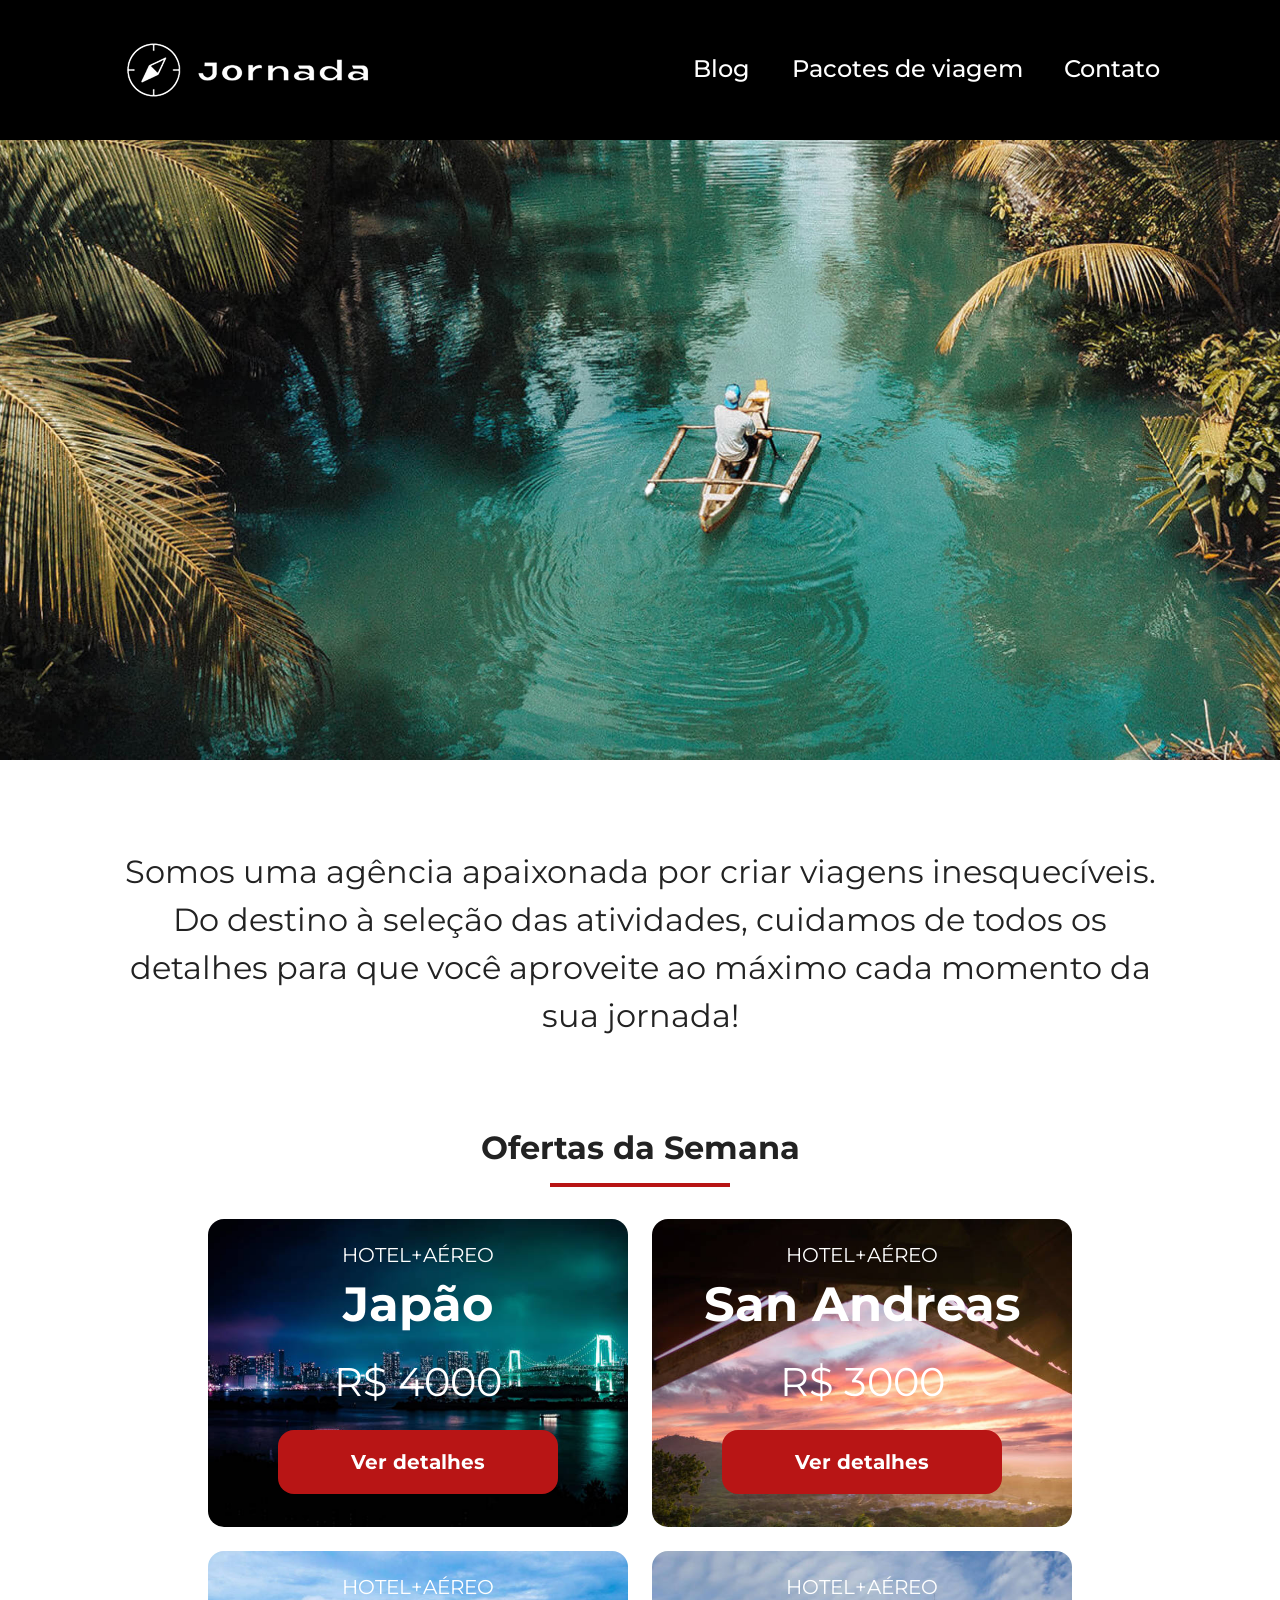
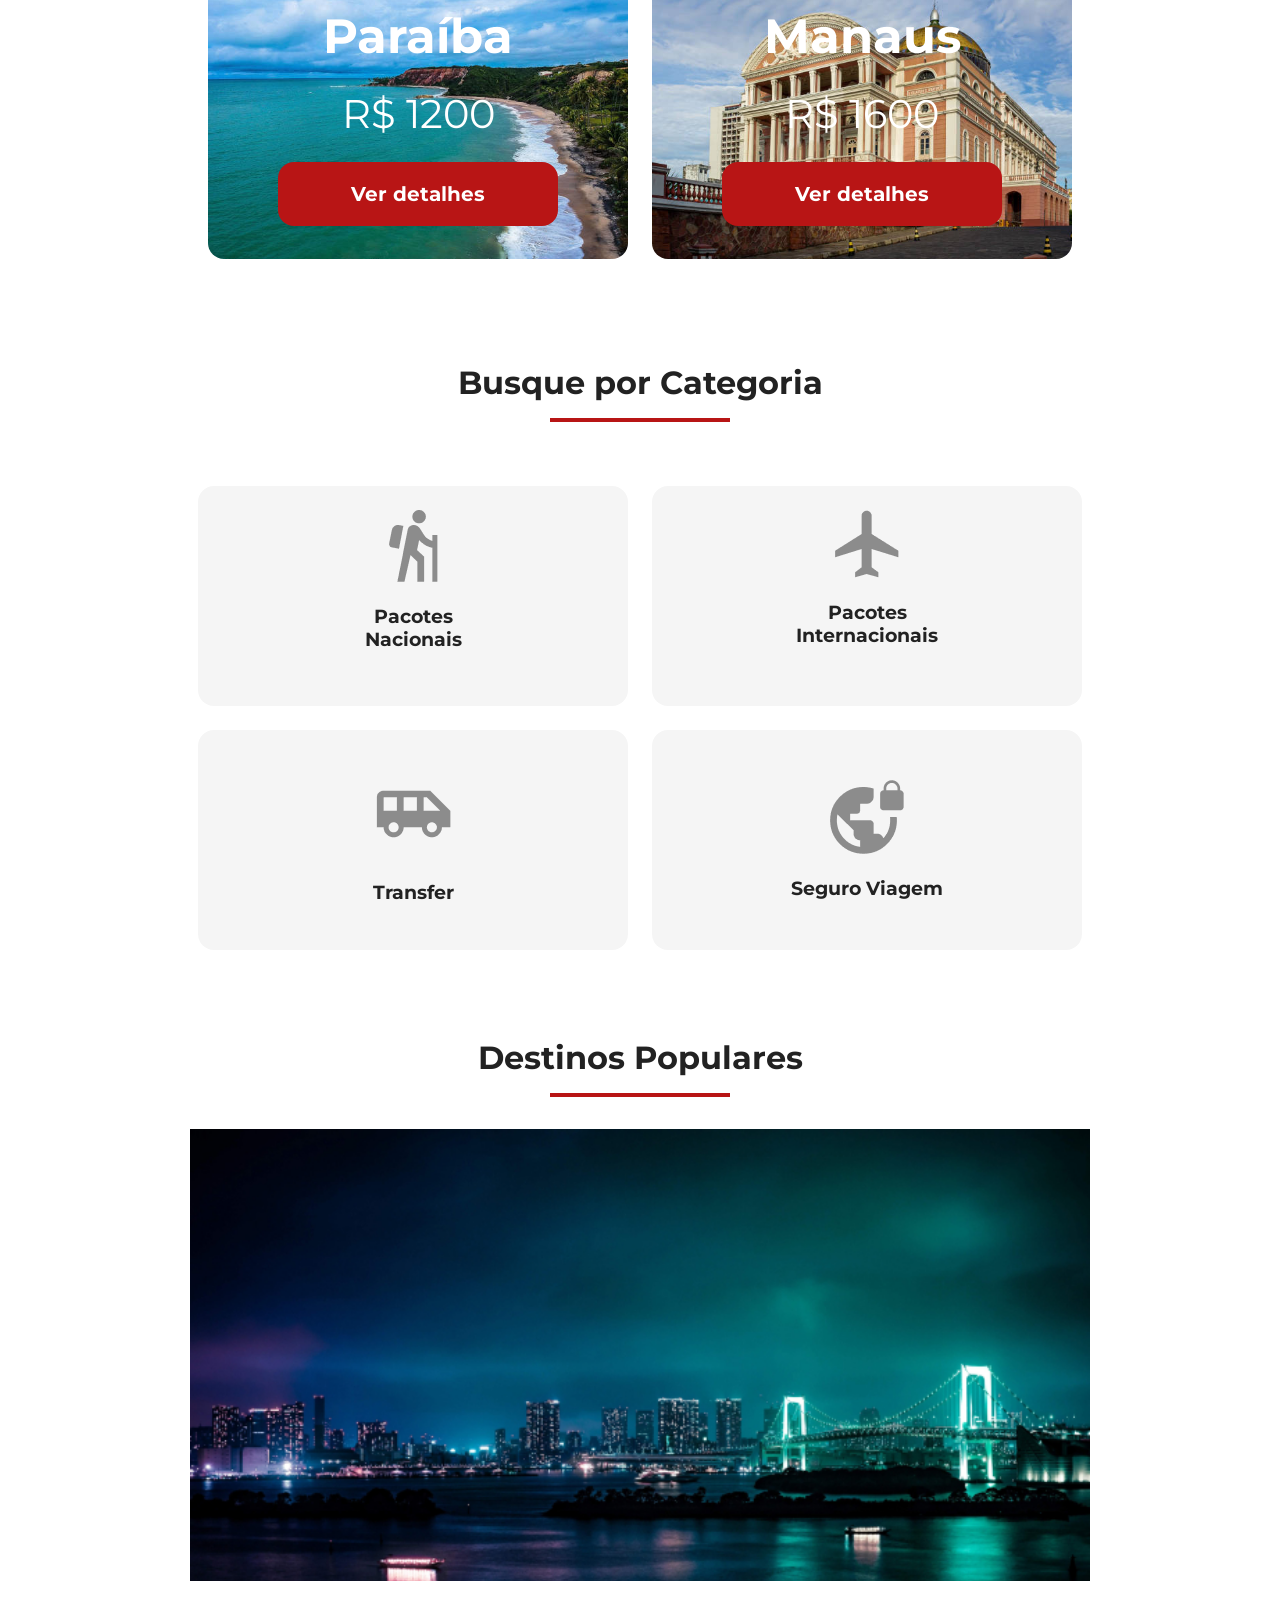
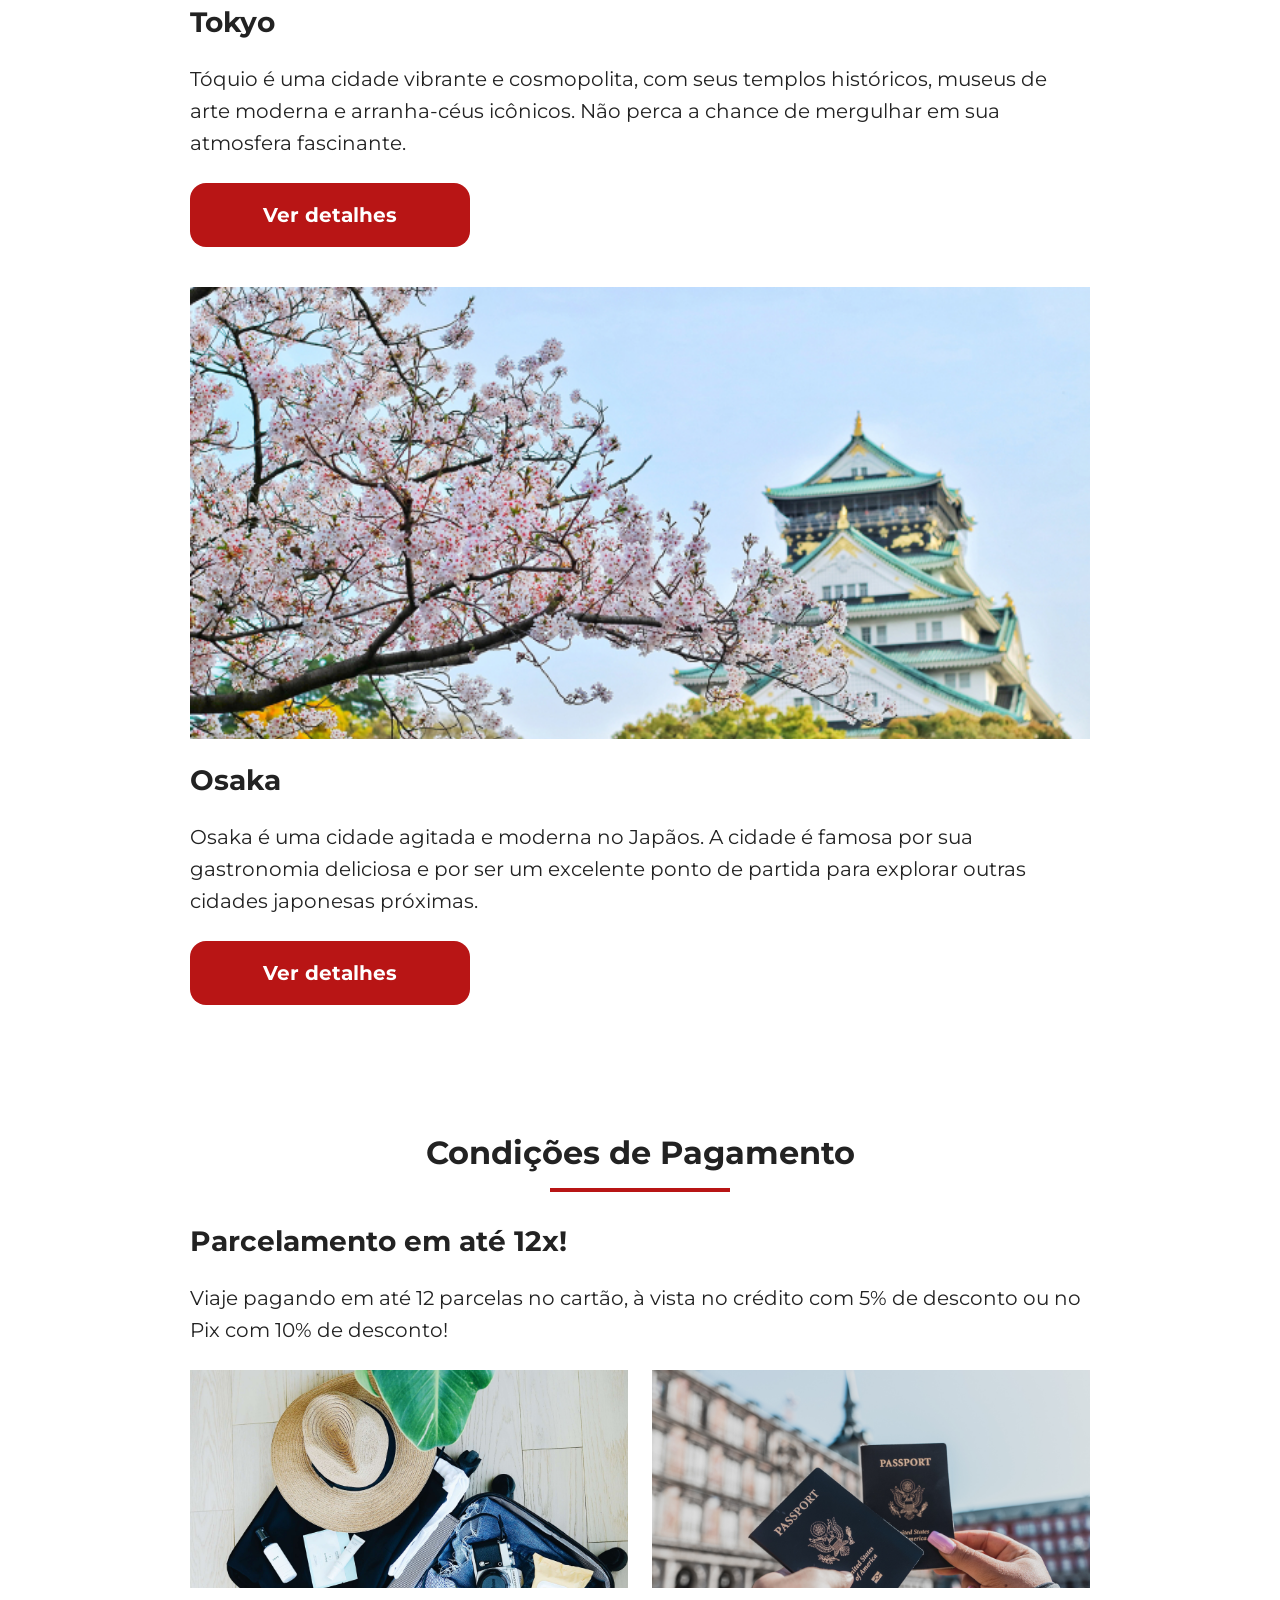
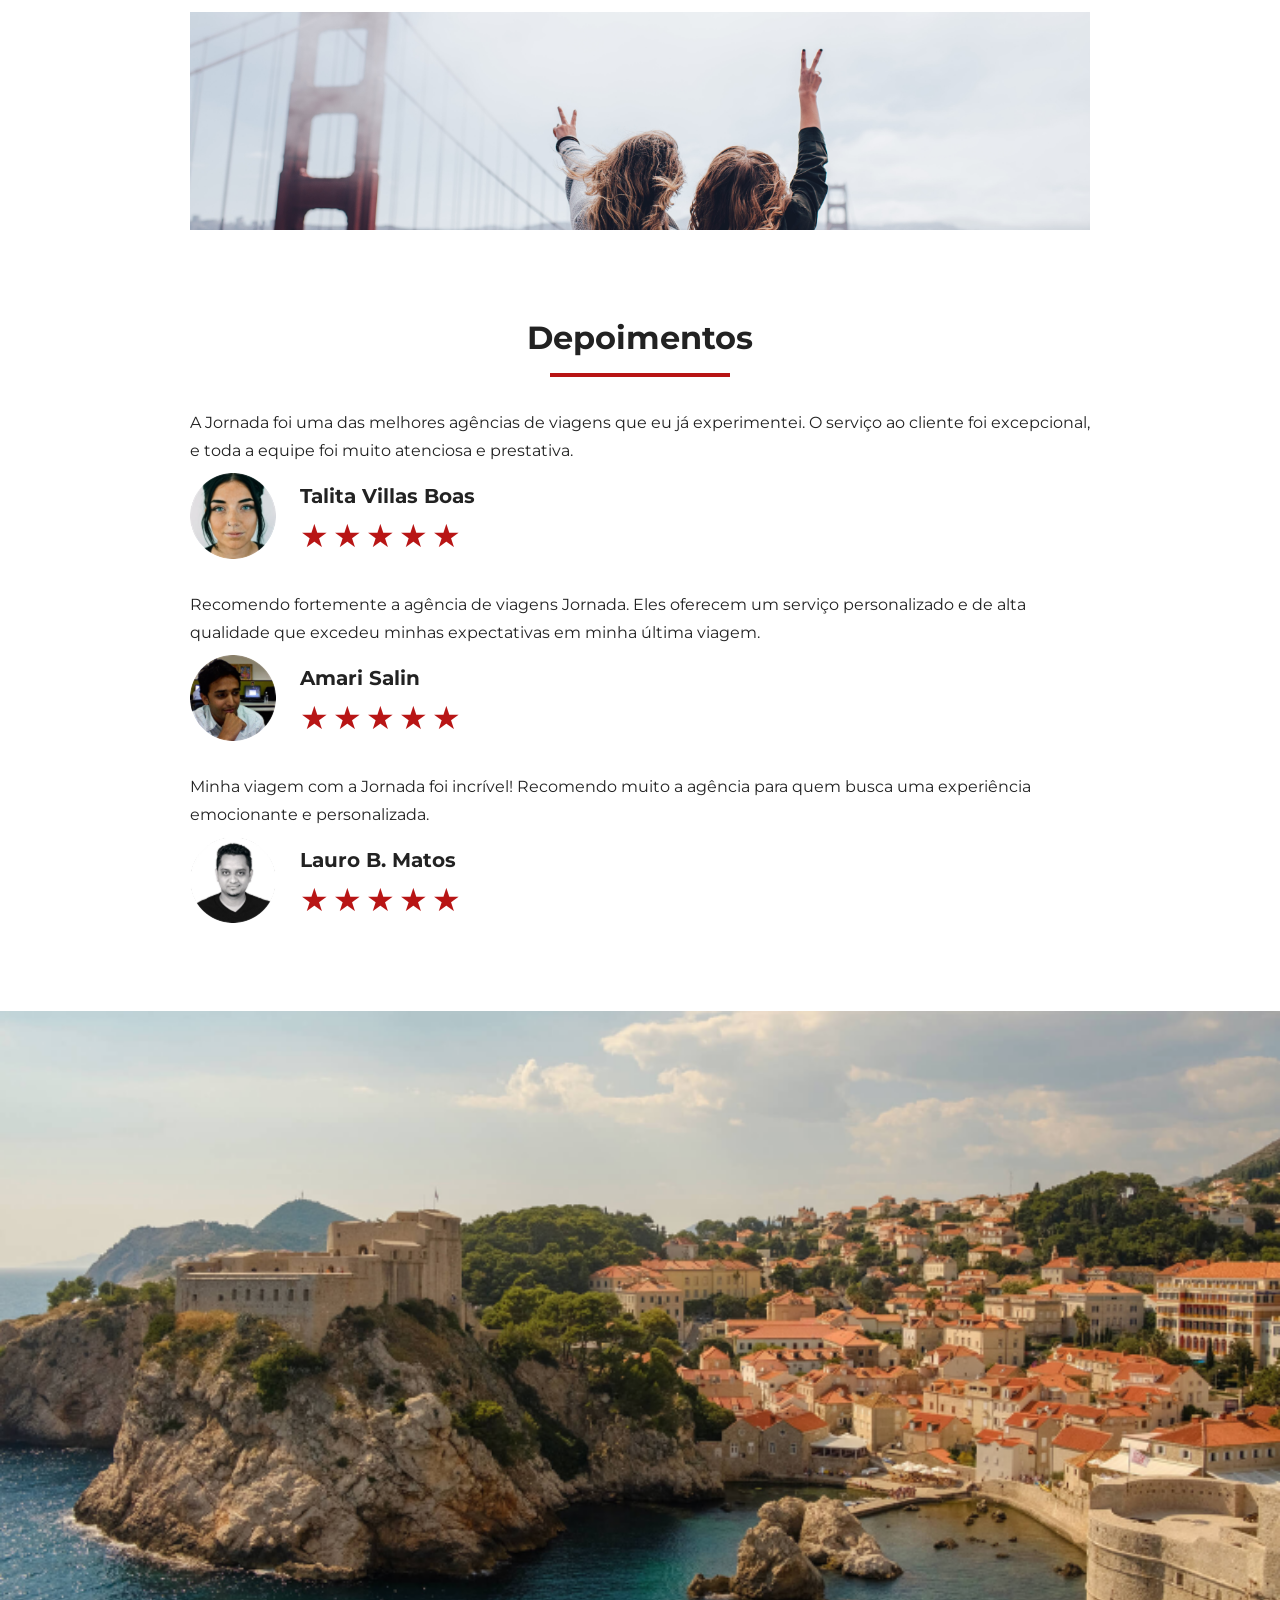
==== index.html @ 29dc9a45 "Merge pull request #11 from Leoribeiro61/feat/testimonials Feat/testimonials" ====
<!doctype html>
<html lang="pt-br">
  <head>
    <meta charset="UTF-8" />
    <meta name="viewport" content="width=device-width, initial-scale=1.0" />
    <link rel="stylesheet" href="css/style.css" />
    <title>Jornada Viagens</title>
  </head>
  <body>
    <header class="main-header">
      <a class="logo" href="index.html" title="voltar para a página inicial">
        <img
          class="img-mobile"
          src="img/bussola-jornada-branca.png"
          alt="bussola do logo Jornada Viagens na cor branca"
        />
        <img
          class="img-desktop"
          src="img/bussola-texto-jornada-branco.png"
          alt="logo Jornada Viagens na cor branca"
        />
      </a>
      <div class="navigation-menu">
        <label for="menu">
          <img src="img/menu.png" alt="menu" />
        </label>
        <input type="checkbox" name="" id="menu" hidden />
        <nav>
          <ul class="list-links">
            <li>
              <a href="blog.html" target="_blank" title="Acessar Blog">Blog</a>
            </li>
            <li>
              <a
                href="pacotes.html"
                target="_blank"
                title="Acessar Pacotes de viagem"
                >Pacotes de viagem</a
              >
            </li>
            <li>
              <a href="contato.html" target="_blank" title="Acessar Contato"
                >Contato</a
              >
            </li>
          </ul>
        </nav>
      </div>
    </header>
    <section class="hero">
      <div class="hero-img"></div>
      <h2>
        Somos uma agência apaixonada por criar viagens inesquecíveis. Do destino
        à seleção das atividades, cuidamos de todos os detalhes para que você
        aproveite ao máximo cada momento da sua jornada!
      </h2>
    </section>
    <section class="offers">
      <div class="section-title">
        <h2>Ofertas da Semana</h2>
        <hr />
      </div>
      <div class="offers-cards">
        <article class="card japao">
          <header>
            <p>HOTEL+AÉREO</p>
            <h3>Japão <br /></h3>
            <span> R$ 4000</span>
          </header>
          <footer>
            <a href="#" class="button">Ver detalhes</a>
          </footer>
        </article>
        <article class="card san-andreas">
          <header>
            <p>HOTEL+AÉREO</p>
            <h3>San Andreas <br /></h3>
            <span>R$ 3000</span>
          </header>
          <footer>
            <a href="#" class="button">Ver detalhes</a>
          </footer>
        </article>
        <article class="card paraiba">
          <header>
            <p>HOTEL+AÉREO</p>
            <h3>Paraíba <br /></h3>
            <span>R$ 1200</span>
          </header>
          <footer>
            <a href="#" class="button">Ver detalhes</a>
          </footer>
        </article>
        <article class="card manaus">
          <header>
            <p>HOTEL+AÉREO</p>
            <h3>Manaus <br /></h3>
            <span>R$ 1600</span>
          </header>
          <footer>
            <a href="#" class="button">Ver detalhes</a>
          </footer>
        </article>
      </div>
    </section>
    <section class="categories">
      <div class="section-title">
        <h2>Busque por Categoria</h2>
        <hr />
        <div class="categories-cards">
          <a
            class="card"
            href="#"
            target="_blank"
            title="Busque pela categoria Pacotes Nacionais"
          >
            <img
              src="img/icone-caminhada.png"
              alt="Icone cinza represerentando uma pessoa fazendo tracking"
            />
            <h3 class="content-tile">
              Pacotes <br />
              Nacionais
            </h3>
          </a>
          <a
            class="card"
            href="#"
            target="_blank"
            title="Busque pela categoria Pacotes Internacionais"
          >
            <img
              src="img/icone-aviao.png"
              alt="Icone cinza represerentando um aviao"
            />
            <h3 class="content-tile">
              Pacotes <br />
              Internacionais
            </h3>
          </a>
          <a
            class="card single-line transfer"
            href="#"
            target="_blank"
            title="Busque pela categoria Transfer"
          >
            <img
              src="img/icone-onibus.png"
              alt="Icone cinza represerentando um onibus"
            />
            <h3 class="content-tile">Transfer</h3>
          </a>
          <a class="card single-line" href="#" target="_blank" title=" ">
            <img
              src="img/icone-planeta.png"
              alt="Icone cinza represerentando um planeta"
            />
            <h3 class="content-tile">Seguro Viagem</h3>
          </a>
        </div>
      </div>
    </section>
    <section class="destinations">
      <div class="section-title">
        <h2>Destinos Populares</h2>
        <hr />
      </div>
      <div class="destination-items">
        <article class="item tokyo">
          <header>
            <div class="img-item"></div>
            <h4 class="content-title">Tokyo</h4>
          </header>
          <p class="content-text">
            Tóquio é uma cidade vibrante e cosmopolita, com seus templos
            históricos, museus de arte moderna e arranha-céus icônicos. Não
            perca a chance de mergulhar em sua atmosfera fascinante.
          </p>
          <footer>
            <a
              href="#"
              class="button"
              target="_blank"
              title="Veja mais detalhes do destino Tokyo"
              >Ver detalhes</a
            >
          </footer>
        </article>
        <article class="item osaka">
          <header>
            <div class="img-item"></div>
            <h4 class="content-title">Osaka</h4>
          </header>
          <p class="content-text">
            Osaka é uma cidade agitada e moderna no Japãos. A cidade é famosa
            por sua gastronomia deliciosa e por ser um excelente ponto de
            partida para explorar outras cidades japonesas próximas.
          </p>
          <footer>
            <a
              href="#"
              class="button"
              target="_blank"
              title="VEja mais detalhes do destino Osaka"
              >Ver detalhes</a
            >
          </footer>
        </article>
      </div>
    </section>
    <section class="payments">
      <div class="section-title">
        <h2>Condições de Pagamento</h2>
        <hr />
      </div>
      <div class="content-container">
        <div class="text-content">
          <h3 class="content-title">Parcelamento em até 12x!</h3>
          <p class="content-text">
            Viaje pagando em até 12 parcelas no cartão, à vista no crédito com
            5% de desconto ou no Pix com 10% de desconto!
          </p>
        </div>
        <div class="image-gallery">
          <div class="image fist"></div>
          <div class="image second"></div>
          <div class="image thirdy colspan-2"></div>
        </div>
      </div>
    </section>
    <section class="testimonial">
      <div class="section-title">
        <h2>Depoimentos</h2>
        <hr />
      </div>
      <div class="testimonial-container">
        <article>
          <header>
            <p>
              A Jornada foi uma das melhores agências de viagens que eu já
              experimentei. O serviço ao cliente foi excepcional, e toda a
              equipe foi muito atenciosa e prestativa.
            </p>
          </header>
          <footer>
            <img
              src="img/avatar-talita.png"
              alt="imagem de perfil da cliente Talita Villas Boas"
            />
            <div class="profile-content">
              <h4>Talita Villas Boas</h4>
              <div class="rating">
                <span class="star">★</span>
                <span class="star">★</span>
                <span class="star">★</span>
                <span class="star">★</span>
                <span class="star">★</span>
              </div>
            </div>
          </footer>
        </article>
        <article>
          <header>
            <p>
              Recomendo fortemente a agência de viagens Jornada. Eles oferecem
              um serviço personalizado e de alta qualidade que excedeu minhas
              expectativas em minha última viagem.
            </p>
          </header>
          <footer>
            <img
              src="img/avatar-amari.png"
              alt="imagem de perfil do cliente Amari Salin"
            />
            <div class="profile-content">
              <h4>Amari Salin</h4>
              <div class="rating">
                <span class="star">★</span>
                <span class="star">★</span>
                <span class="star">★</span>
                <span class="star">★</span>
                <span class="star">★</span>
              </div>
            </div>
          </footer>
        </article>
        <article>
          <header>
            <p>
              Minha viagem com a Jornada foi incrível! Recomendo muito a agência
              para quem busca uma experiência emocionante e personalizada.
            </p>
          </header>
          <footer>
            <img
              src="img/avatar-lauro.png"
              alt="imagem de perfil do cliente Lauro B. Matos"
            />
            <div class="profile-content">
              <h4>Lauro B. Matos</h4>
              <div class="rating">
                <span class="star">★</span>
                <span class="star">★</span>
                <span class="star">★</span>
                <span class="star">★</span>
                <span class="star">★</span>
              </div>
            </div>
          </footer>
        </article>
      </div>
    </section>
    <section class="bottom-hero">
      <div class="hero-img"></div>
    </section>
    <footer class="main-footer">
      <div class="footer-content"></div>
      <div class="footer-social"></div>
    </footer>
  </body>
</html>
---- css/style.css ----
@import url(global.css);
@import url(header.css);
@import url(hero.css);
@import url(offers.css);
@import url(categories.css);
@import url(destinations.css);
@import url(payments.css);
@import url(testimonials.css);
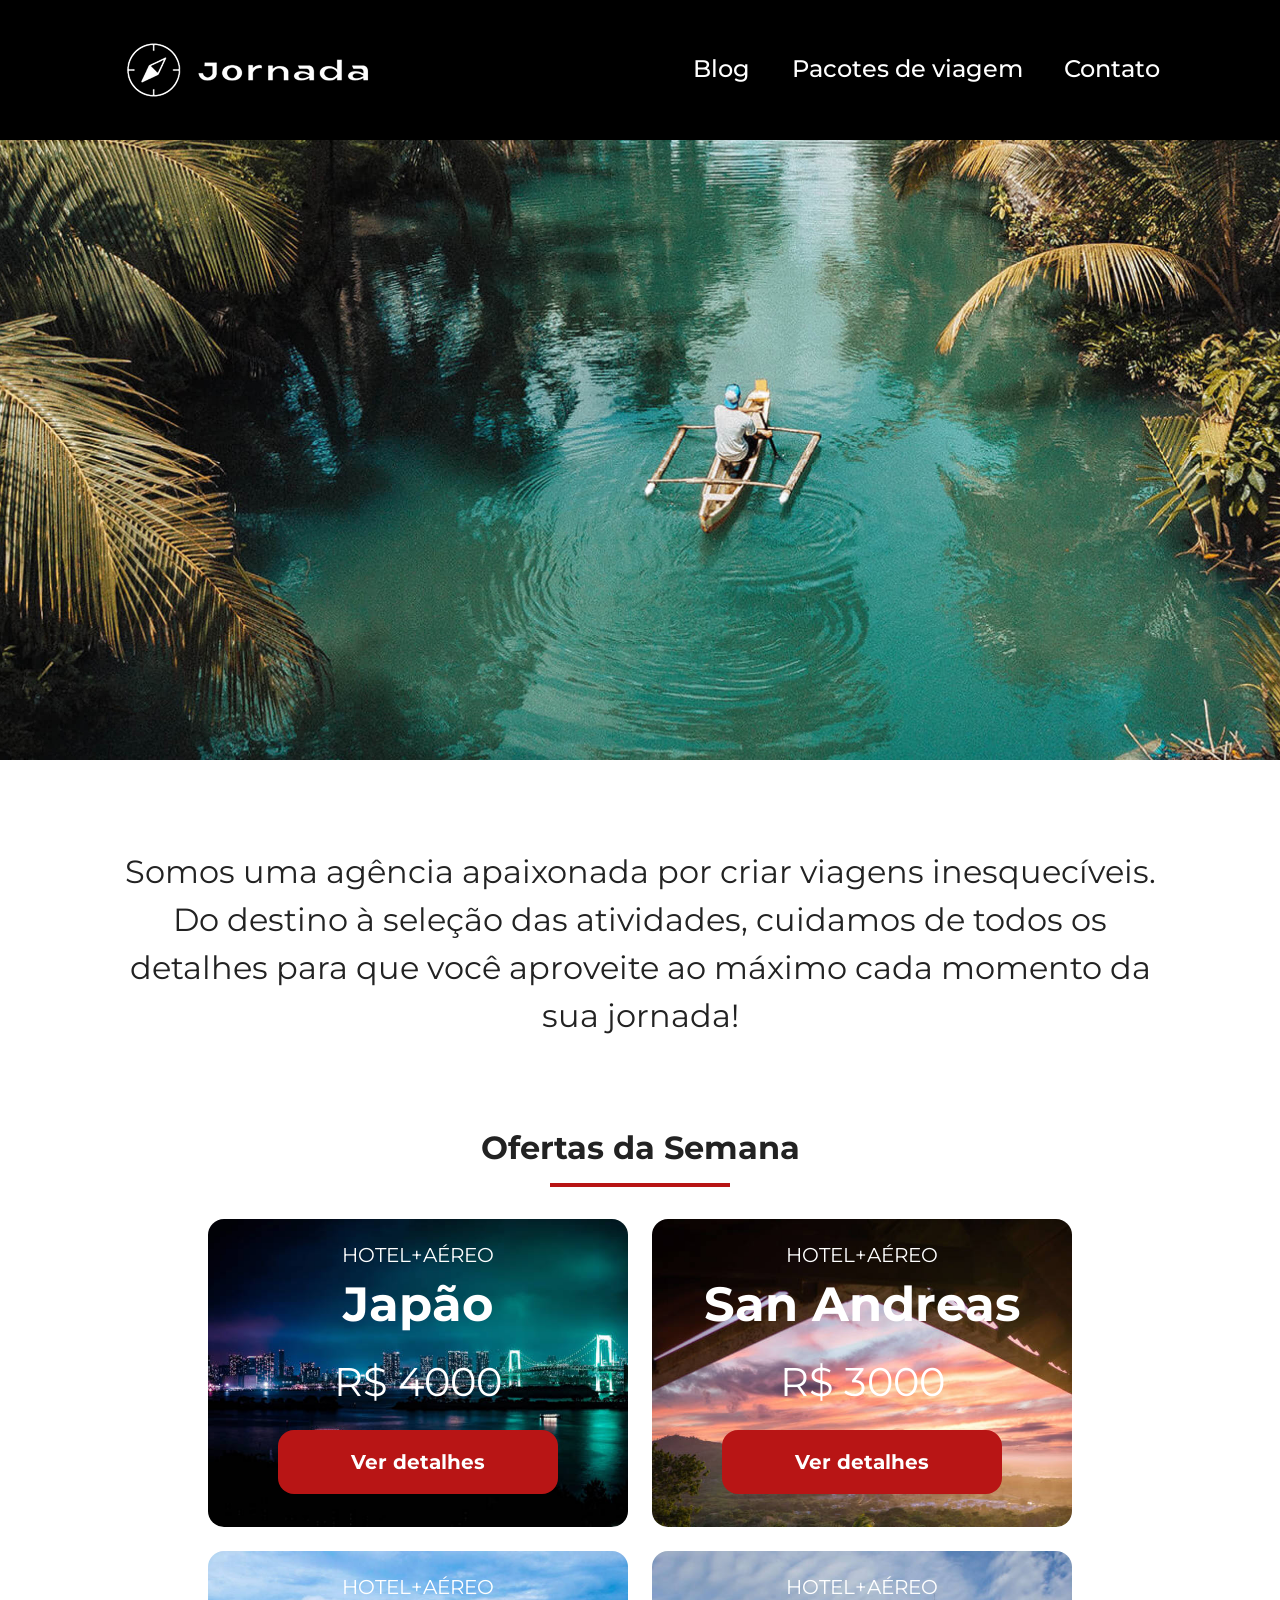
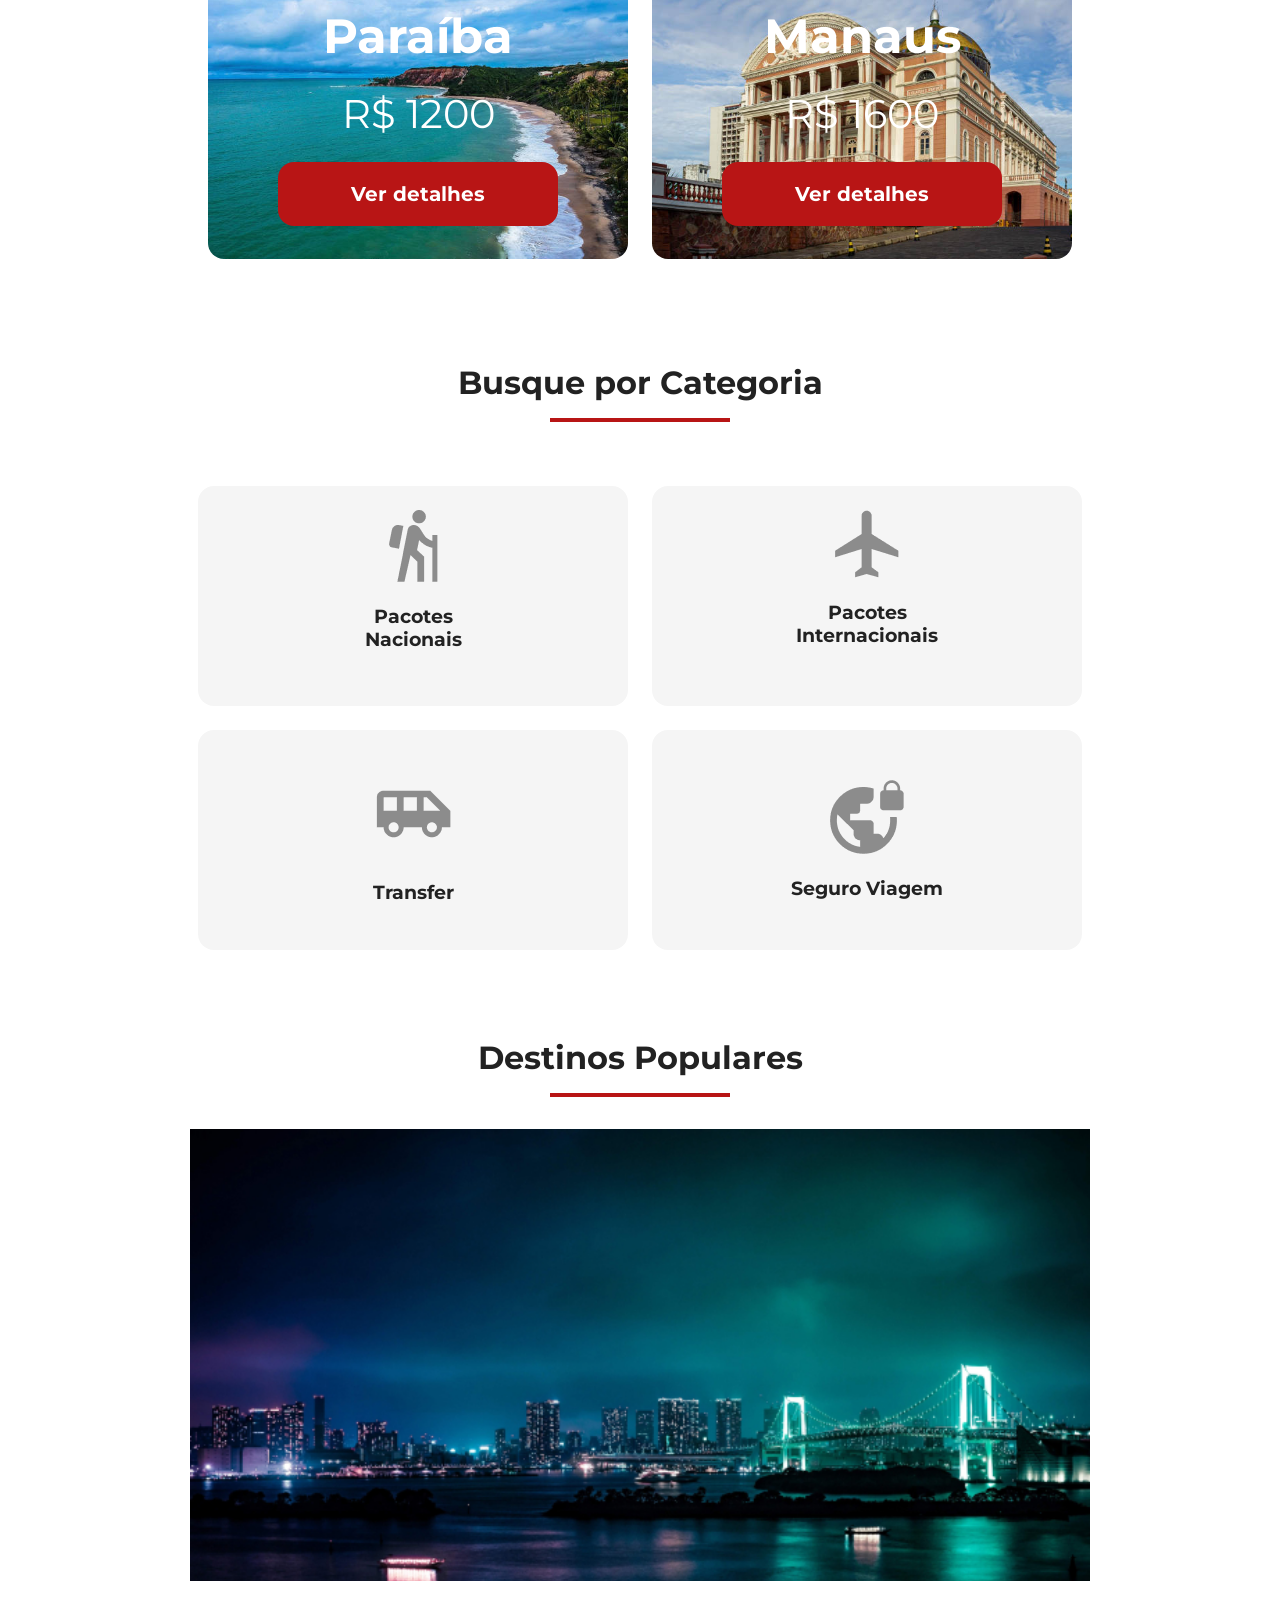
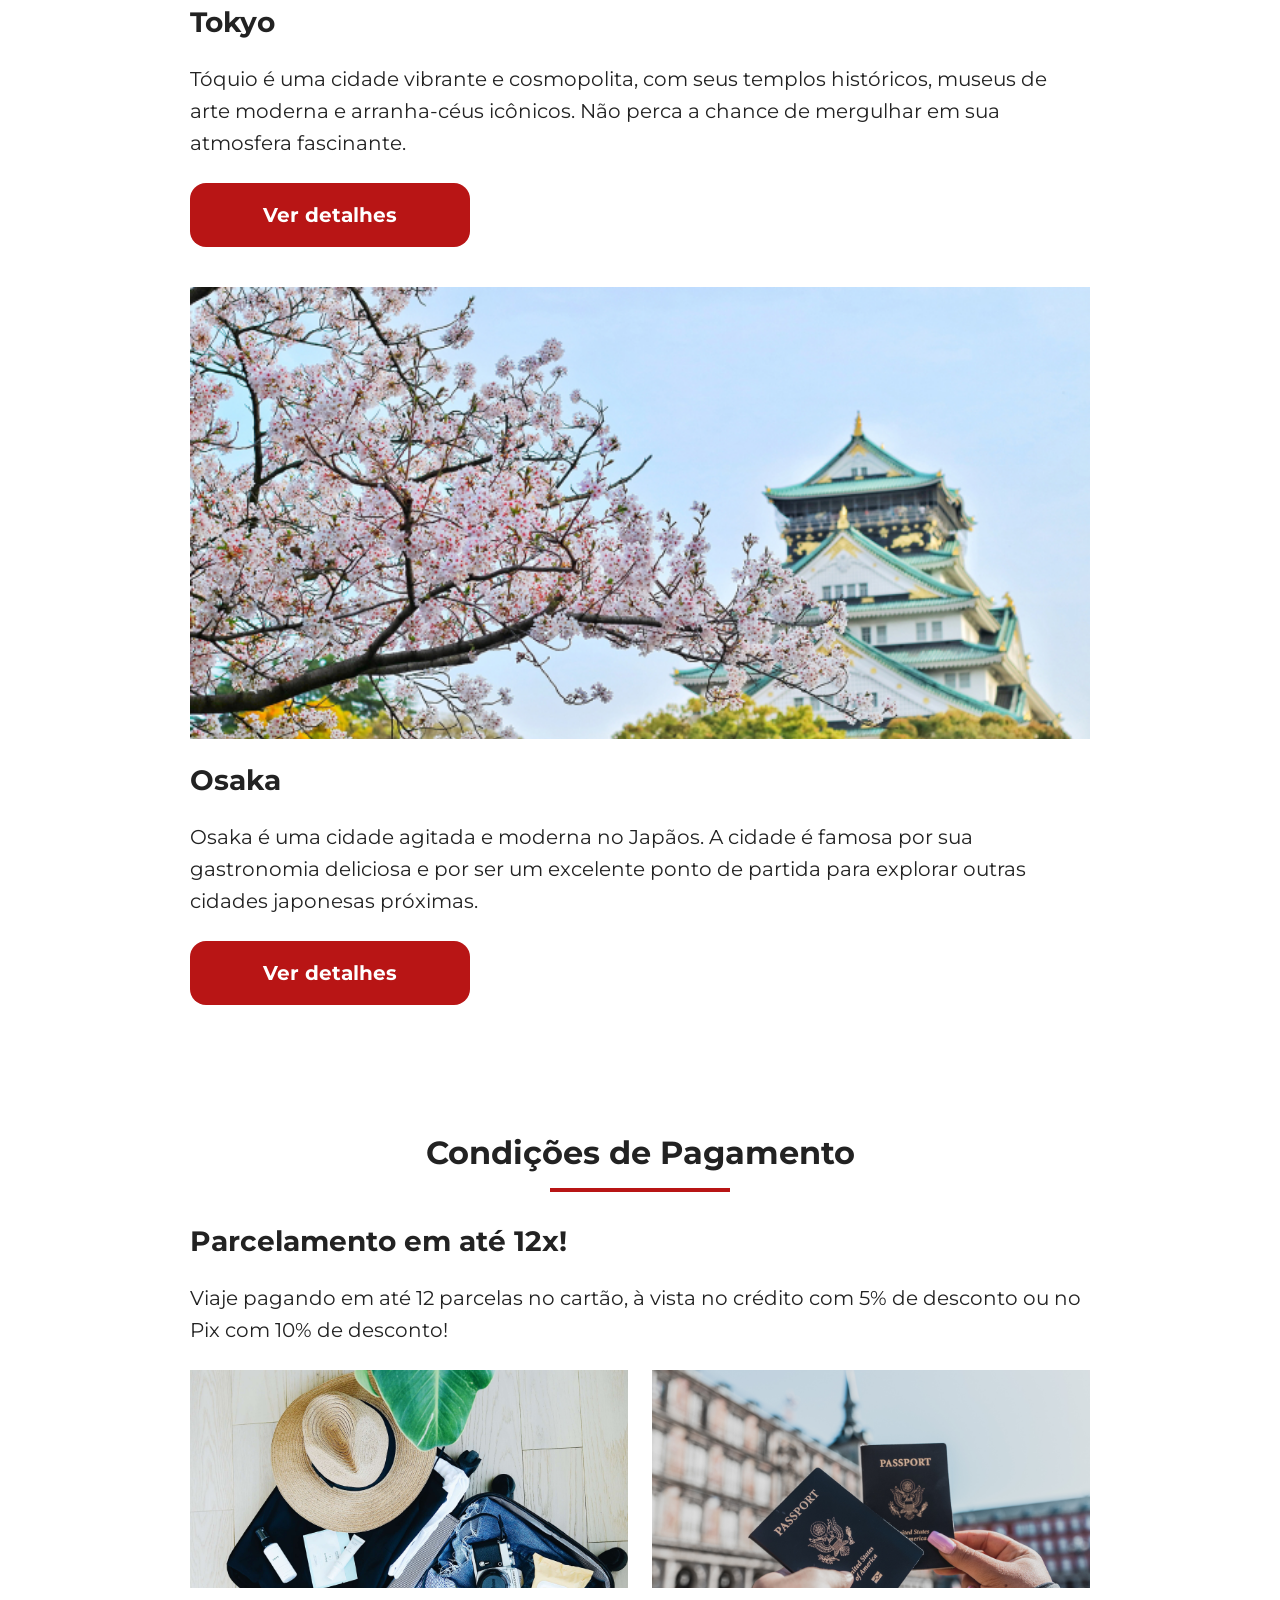
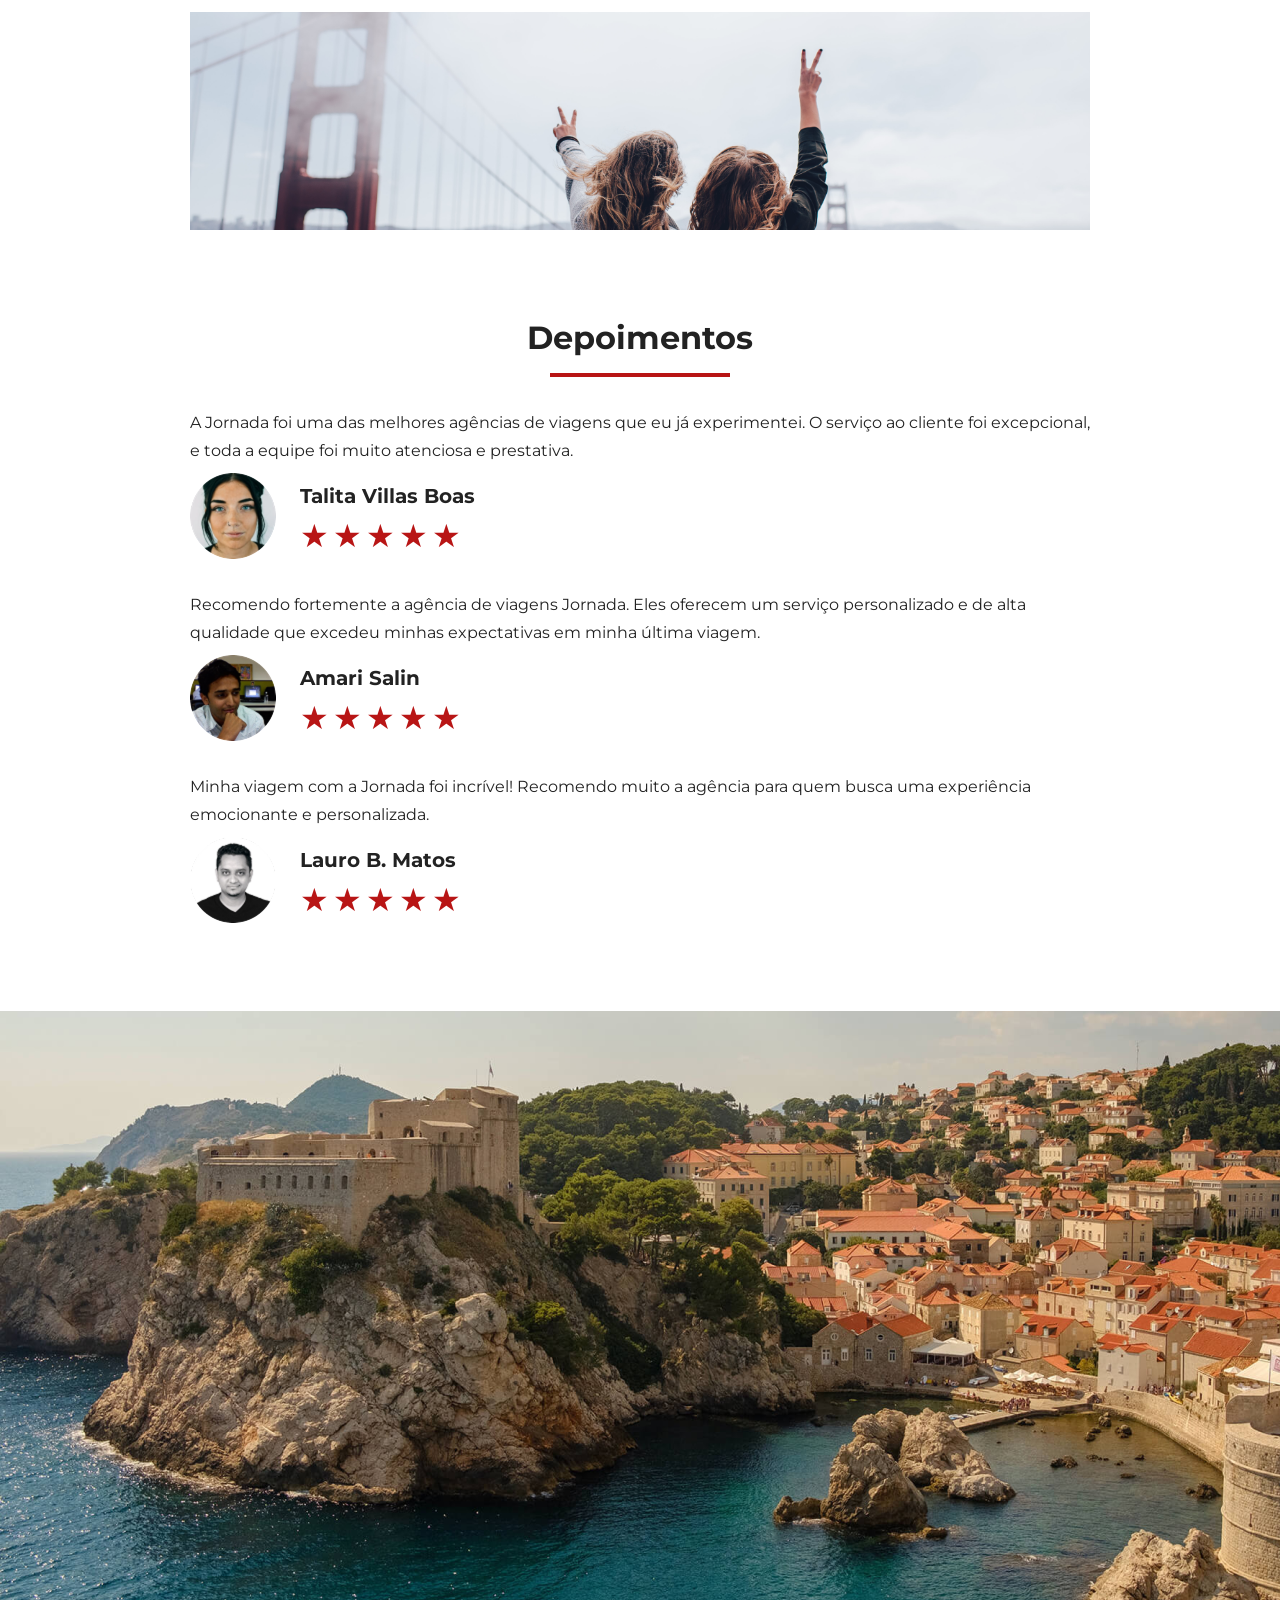
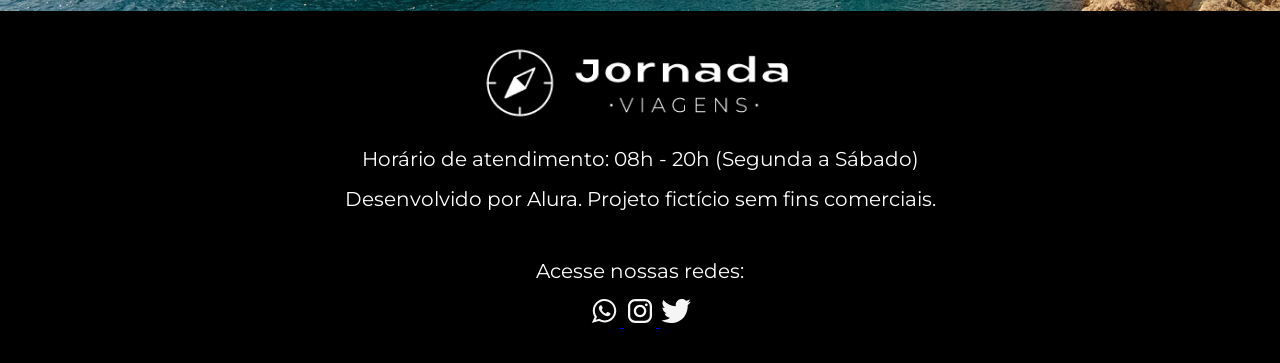
==== commit 9ac03311: "Merge pull request #12 from Leoribeiro61/feat/footer adiciona footer" ====
--- a/index.html
+++ b/index.html
@@ -169,7 +169,7 @@
         <article class="item tokyo">
           <header>
             <div class="img-item"></div>
-            <h4 class="content-title">Tokyo</h4>
+            <h3 class="content-title">Tokyo</h3>
           </header>
           <p class="content-text">
             Tóquio é uma cidade vibrante e cosmopolita, com seus templos
@@ -189,7 +189,7 @@
         <article class="item osaka">
           <header>
             <div class="img-item"></div>
-            <h4 class="content-title">Osaka</h4>
+            <h3 class="content-title">Osaka</h3>
           </header>
           <p class="content-text">
             Osaka é uma cidade agitada e moderna no Japãos. A cidade é famosa
@@ -248,7 +248,7 @@
               alt="imagem de perfil da cliente Talita Villas Boas"
             />
             <div class="profile-content">
-              <h4>Talita Villas Boas</h4>
+              <h3>Talita Villas Boas</h3>
               <div class="rating">
                 <span class="star">★</span>
                 <span class="star">★</span>
@@ -273,7 +273,7 @@
               alt="imagem de perfil do cliente Amari Salin"
             />
             <div class="profile-content">
-              <h4>Amari Salin</h4>
+              <h3>Amari Salin</h3>
               <div class="rating">
                 <span class="star">★</span>
                 <span class="star">★</span>
@@ -297,7 +297,7 @@
               alt="imagem de perfil do cliente Lauro B. Matos"
             />
             <div class="profile-content">
-              <h4>Lauro B. Matos</h4>
+              <h3>Lauro B. Matos</h3>
               <div class="rating">
                 <span class="star">★</span>
                 <span class="star">★</span>
@@ -314,8 +314,32 @@
       <div class="hero-img"></div>
     </section>
     <footer class="main-footer">
-      <div class="footer-content"></div>
-      <div class="footer-social"></div>
+      <div class="footer-content">
+        <img src="img/logo-footer.png" alt="logo completo Jornada Viagens" />
+        <p>Horário de atendimento: 08h - 20h (Segunda a Sábado)</p>
+        <p>Desenvolvido por Alura. Projeto fictício sem fins comerciais.</p>
+      </div>
+      <div class="footer-social">
+        <p>Acesse nossas redes:</p>
+        <a href="#" target="_blank" title="Entre em contato através do Whatsapp">
+          <img
+            src="img/icone-whatsapp.svg"
+            alt="Icone do Whatsapp na cor branca"
+          />
+        </a>
+        <a href="#" target="_blank" title="Acesse o Instagram do Jornada Viagens">
+          <img
+            src="img/icone-instagram.svg"
+            alt="Icone do Instagram na cor branca"
+          />
+        </a>
+        <a href="#" target="_blank" title="Acesse o Twitter do Jornada Viagens">
+          <img
+            src="img/icone-twitter.svg"
+            alt="Icone do twitter na cor branca"
+          />
+        </a>
+      </div>
     </footer>
   </body>
 </html>
--- a/css/style.css
+++ b/css/style.css
@@ -5,4 +5,5 @@
 @import url(categories.css);
 @import url(destinations.css);
 @import url(payments.css);
-@import url(testimonials.css);+@import url(testimonials.css);
+@import url(footer.css);
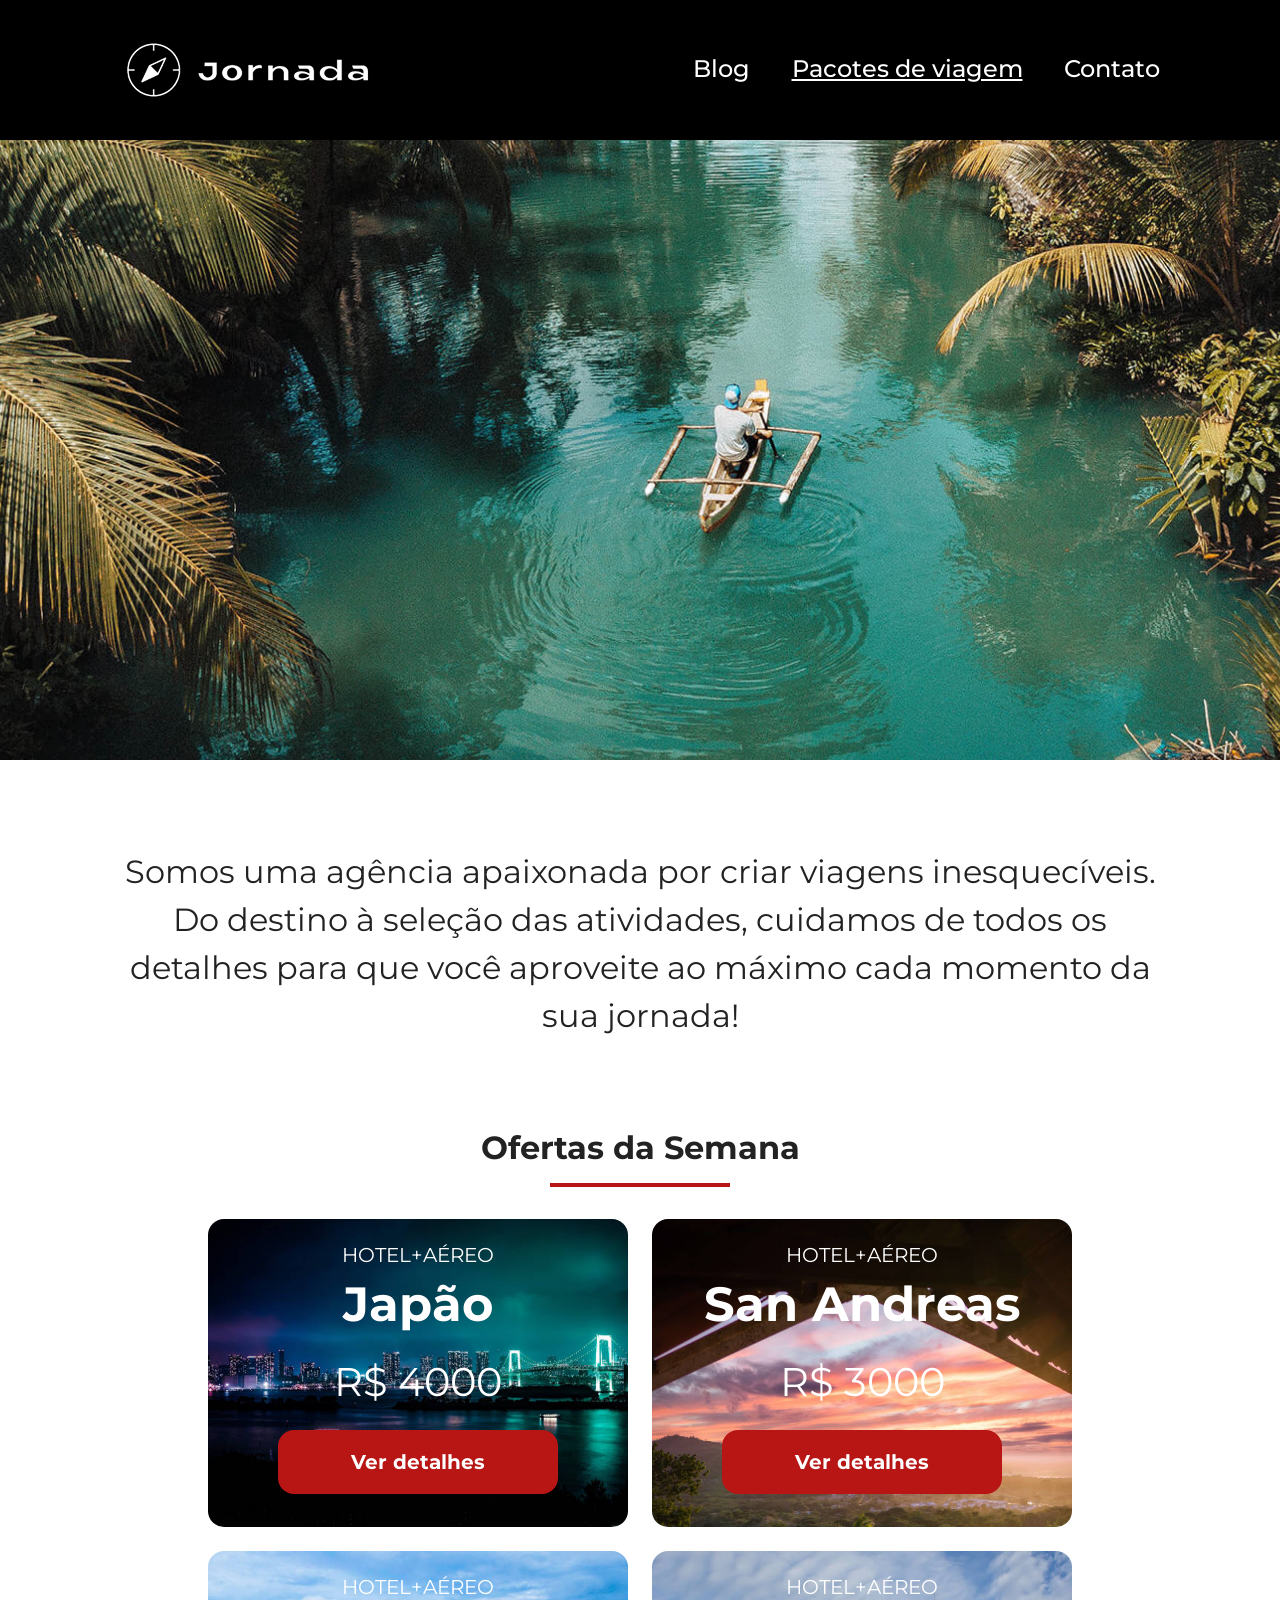
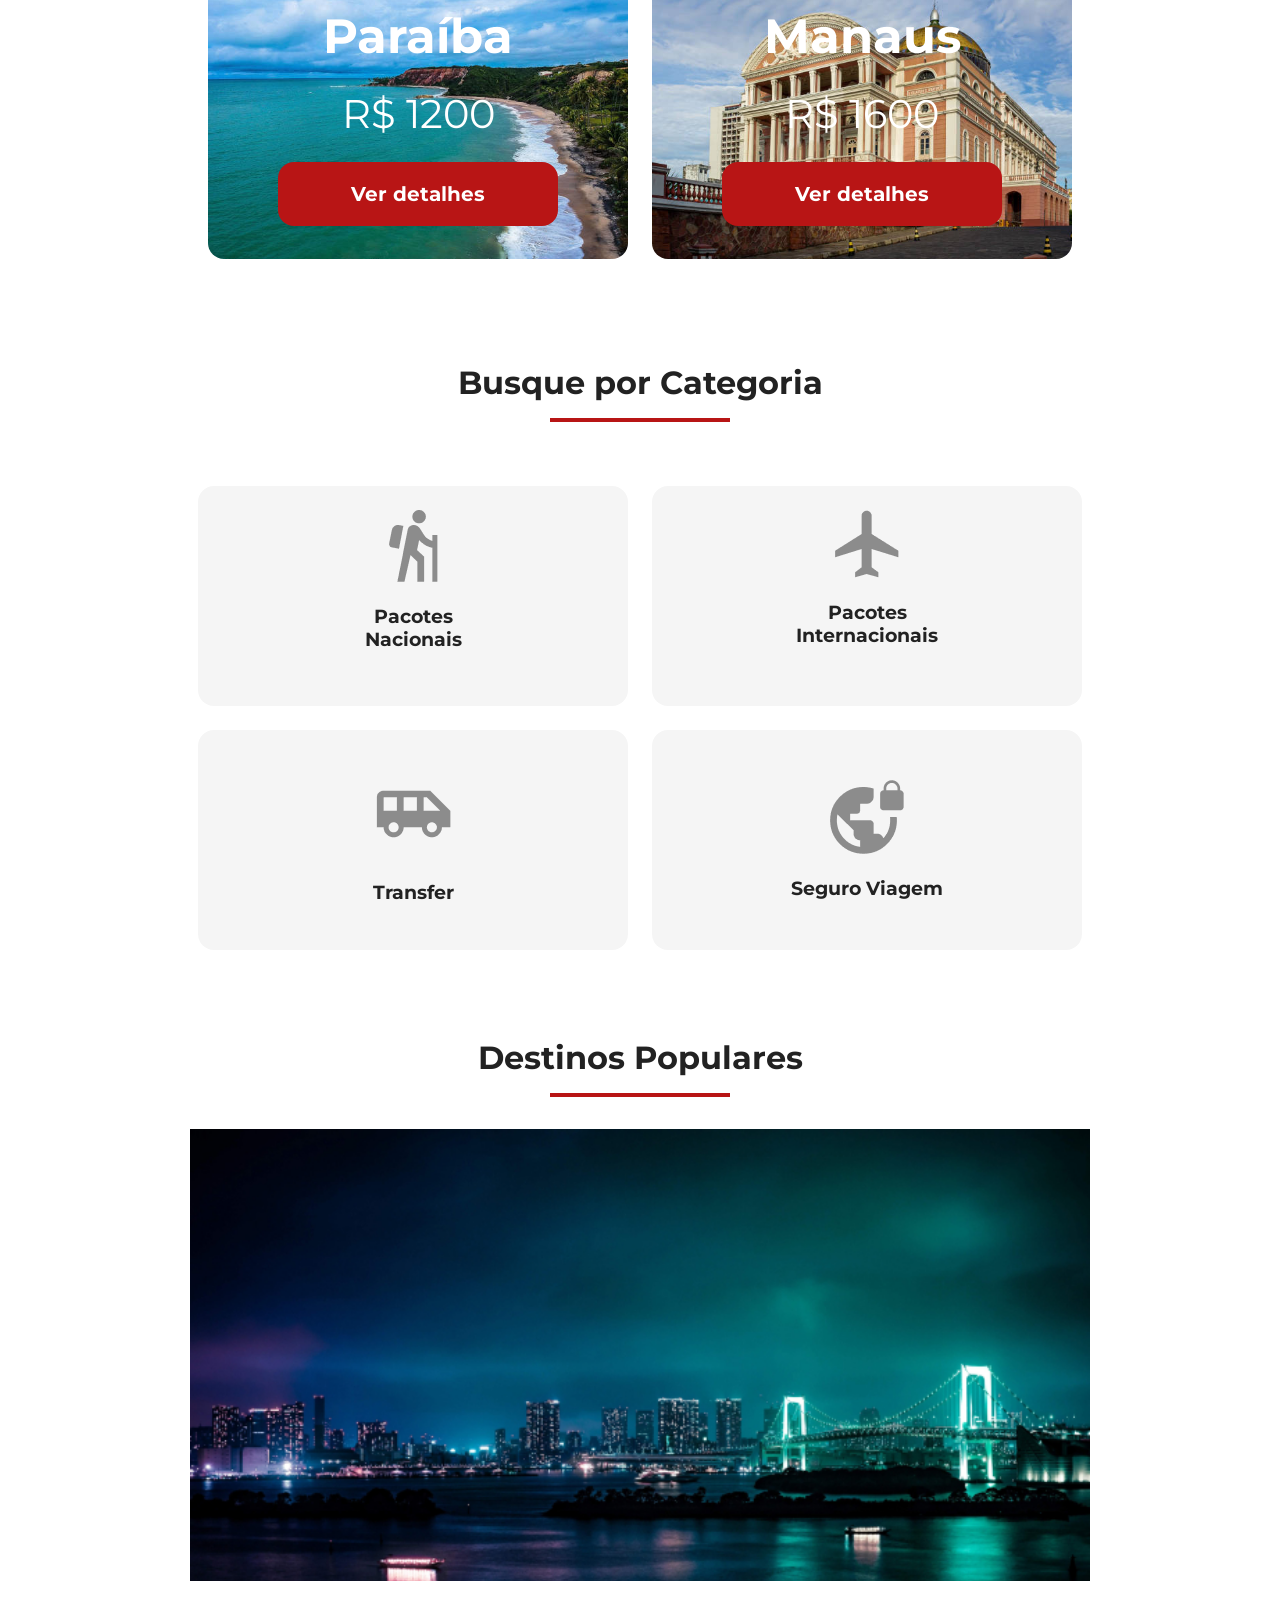
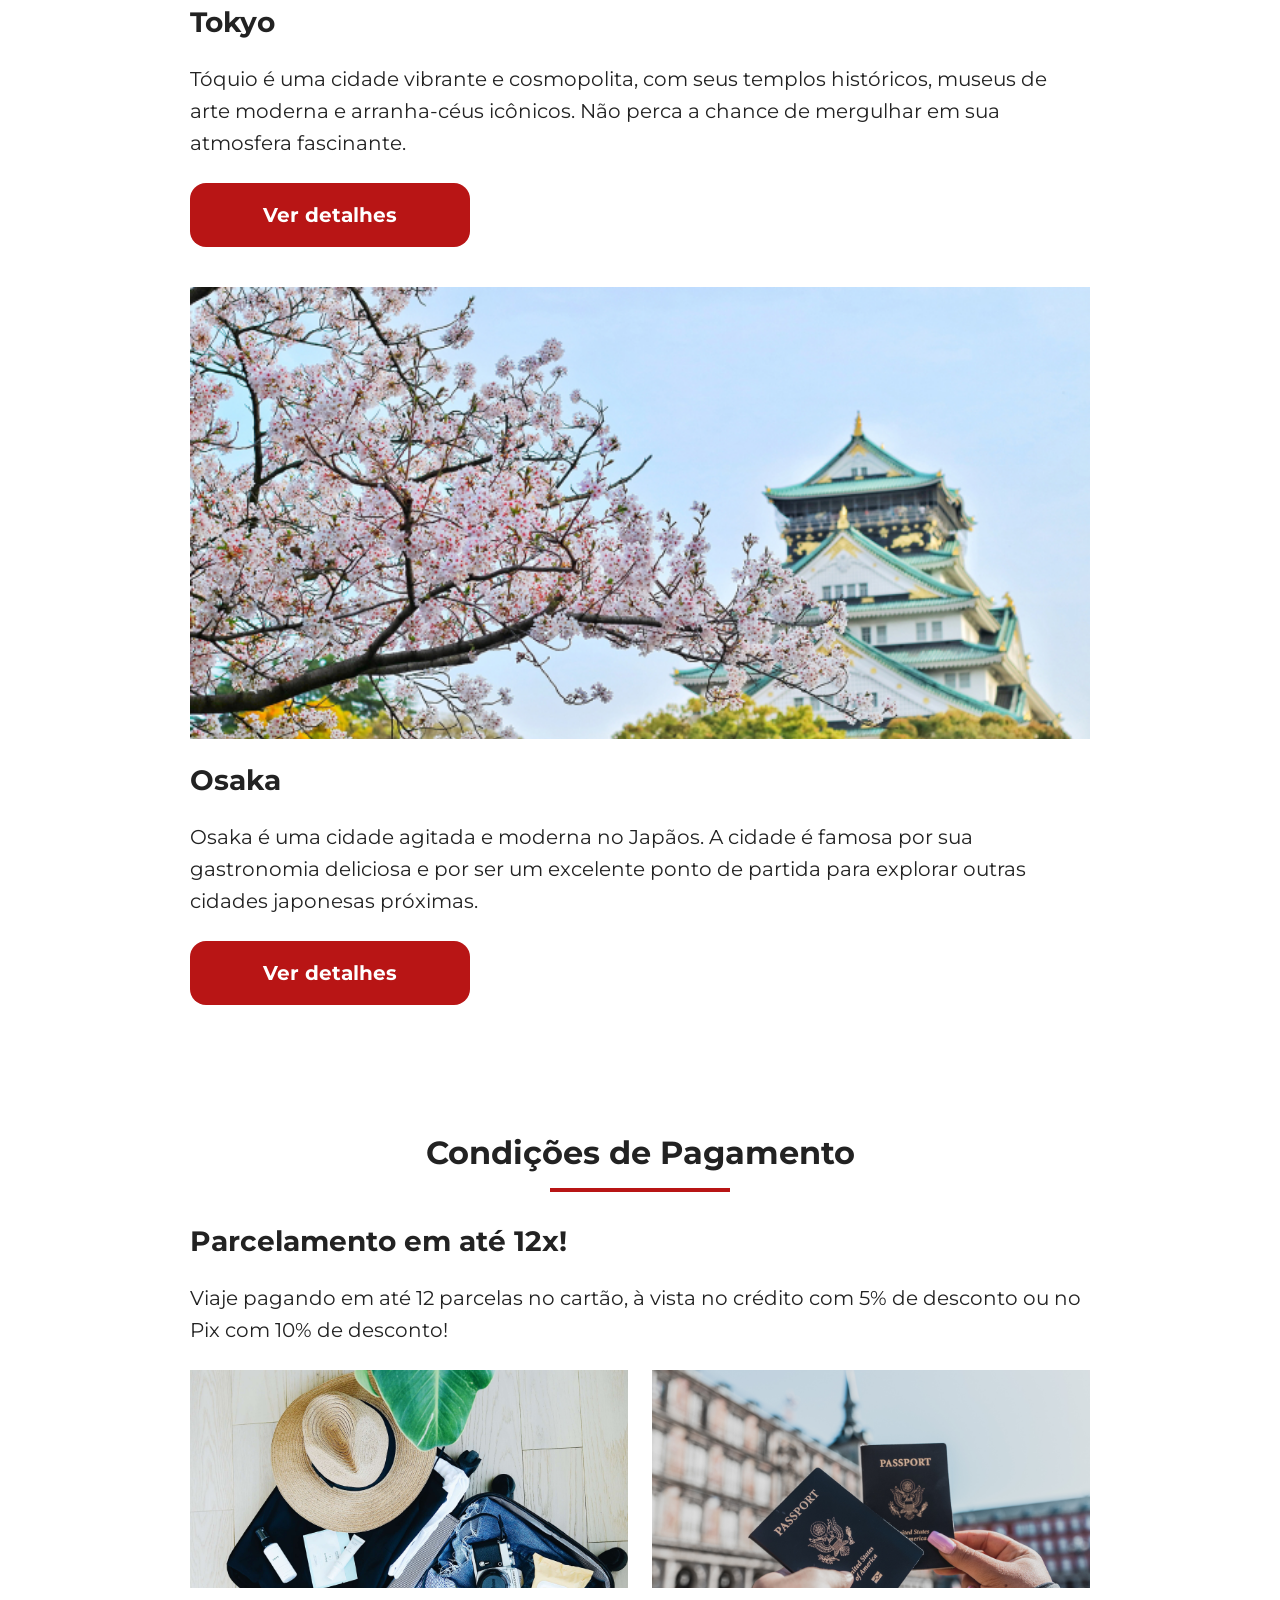
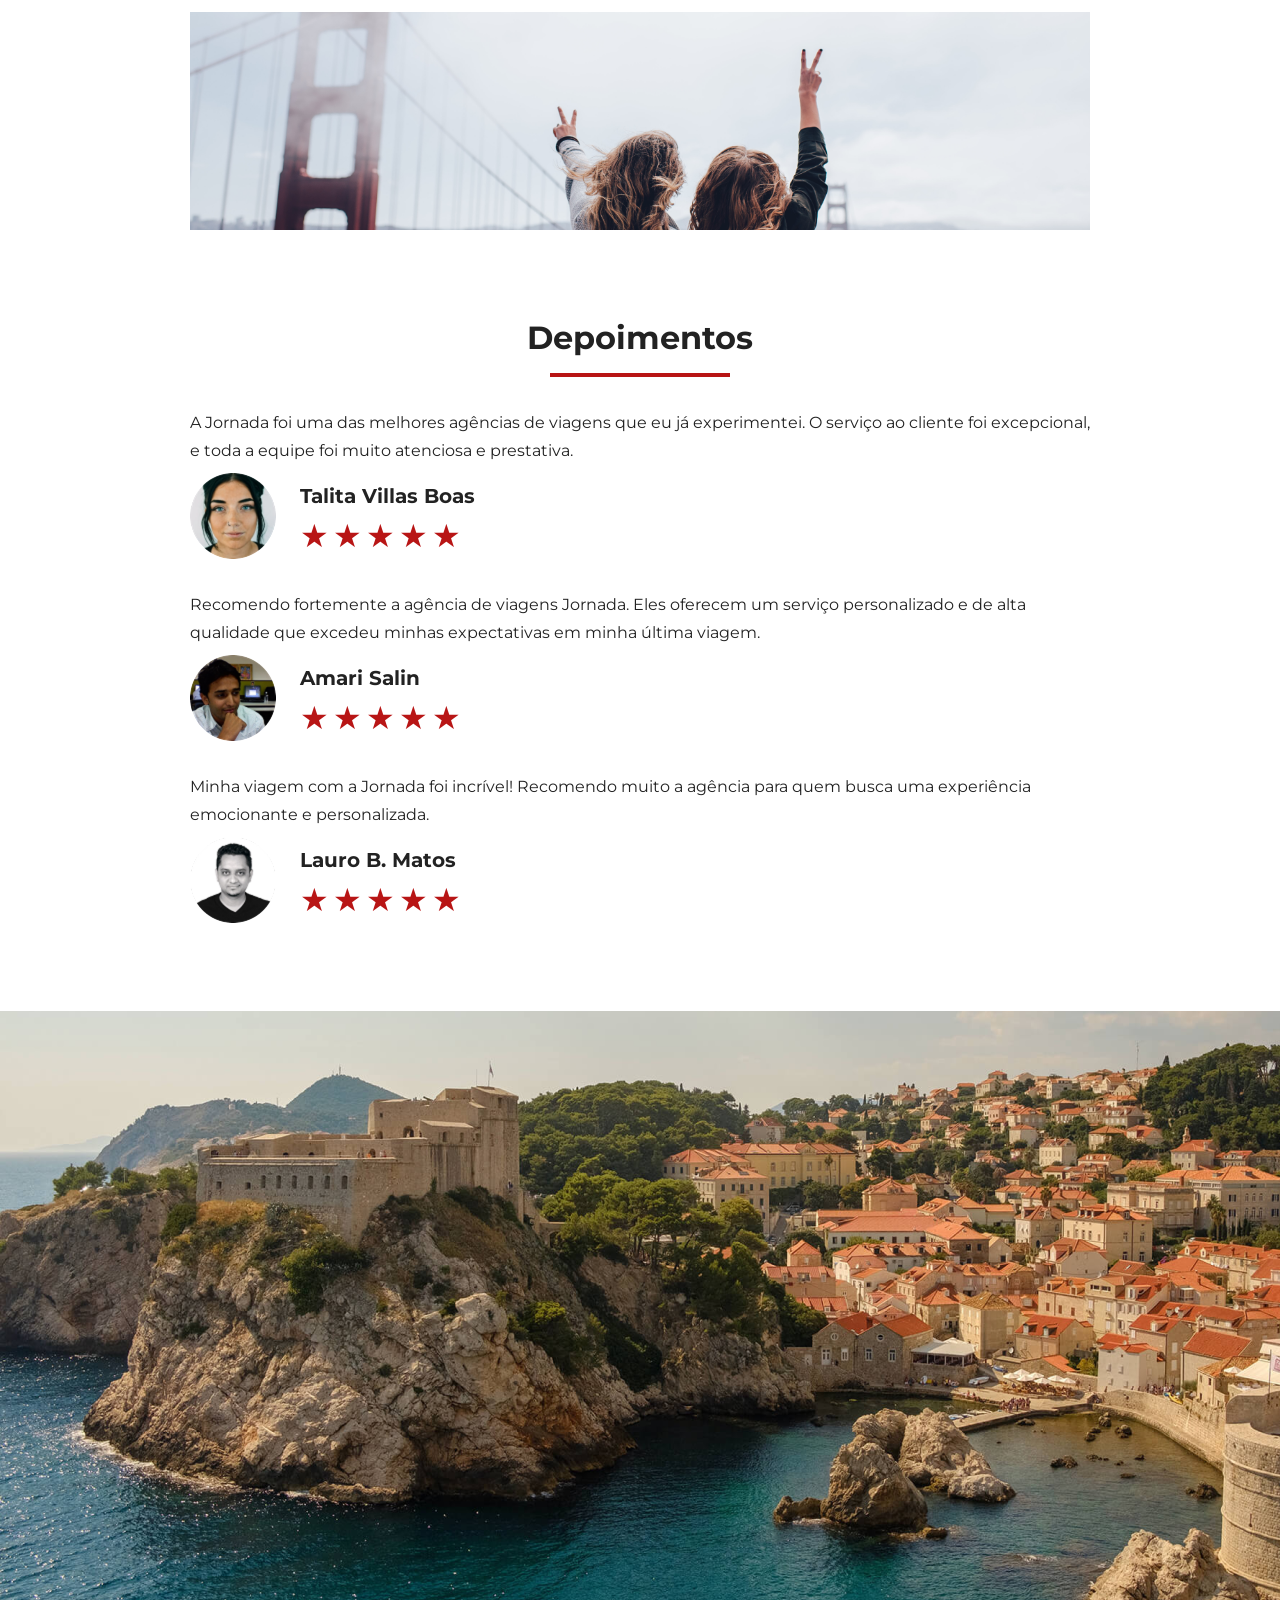
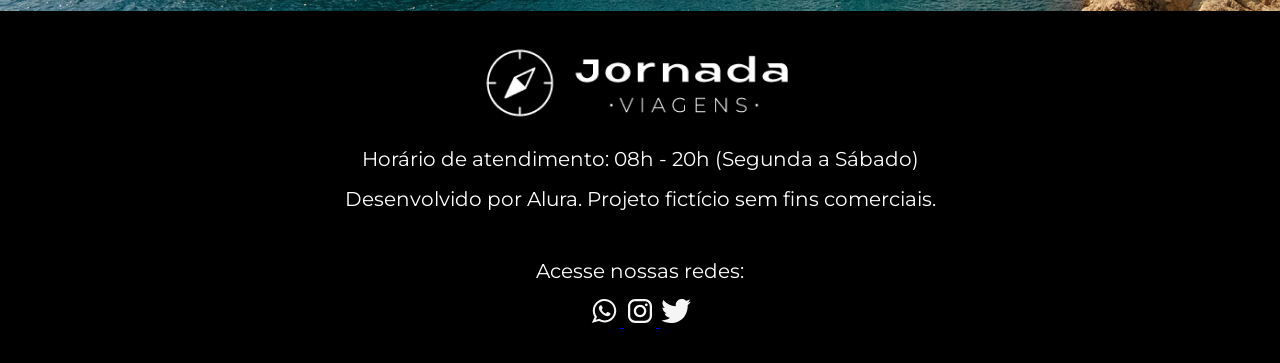
==== commit 5546c63c: "Adiciona pagina de pacotes de viagens" ====
--- a/index.html
+++ b/index.html
@@ -3,6 +3,27 @@
   <head>
     <meta charset="UTF-8" />
     <meta name="viewport" content="width=device-width, initial-scale=1.0" />
+    <meta
+      name="description"
+      content="Jornada Viagens, uma agência apaixonada por criar viagens inesquecíveis"
+    />
+
+    <meta name="og:title" content="Jornada Viagens" />
+    <meta
+      name="og:description"
+      content="Jornada Viagens, uma agência apaixonada por criar viagens inesquecíveis"
+    />
+    <meta
+      name="og:image"
+      content="https://leoribeiro61.github.io/jornada-viagens/img/logo-footer.png"
+    />
+    <meta name="og:type" content="website" />
+    <meta
+      name="og:url"
+      content="https://leoribeiro61.github.io/jornada-viagens"
+    />
+
+    <link rel="icon" href="favico.svg" type="xml/svg" />
     <link rel="stylesheet" href="css/style.css" />
     <title>Jornada Viagens</title>
   </head>
@@ -32,7 +53,8 @@
             </li>
             <li>
               <a
-                href="pacotes.html"
+                class="active"
+                href="pacotes-de-viagens.html"
                 target="_blank"
                 title="Acessar Pacotes de viagem"
                 >Pacotes de viagem</a
@@ -321,13 +343,21 @@
       </div>
       <div class="footer-social">
         <p>Acesse nossas redes:</p>
-        <a href="#" target="_blank" title="Entre em contato através do Whatsapp">
+        <a
+          href="#"
+          target="_blank"
+          title="Entre em contato através do Whatsapp"
+        >
           <img
             src="img/icone-whatsapp.svg"
             alt="Icone do Whatsapp na cor branca"
           />
         </a>
-        <a href="#" target="_blank" title="Acesse o Instagram do Jornada Viagens">
+        <a
+          href="#"
+          target="_blank"
+          title="Acesse o Instagram do Jornada Viagens"
+        >
           <img
             src="img/icone-instagram.svg"
             alt="Icone do Instagram na cor branca"
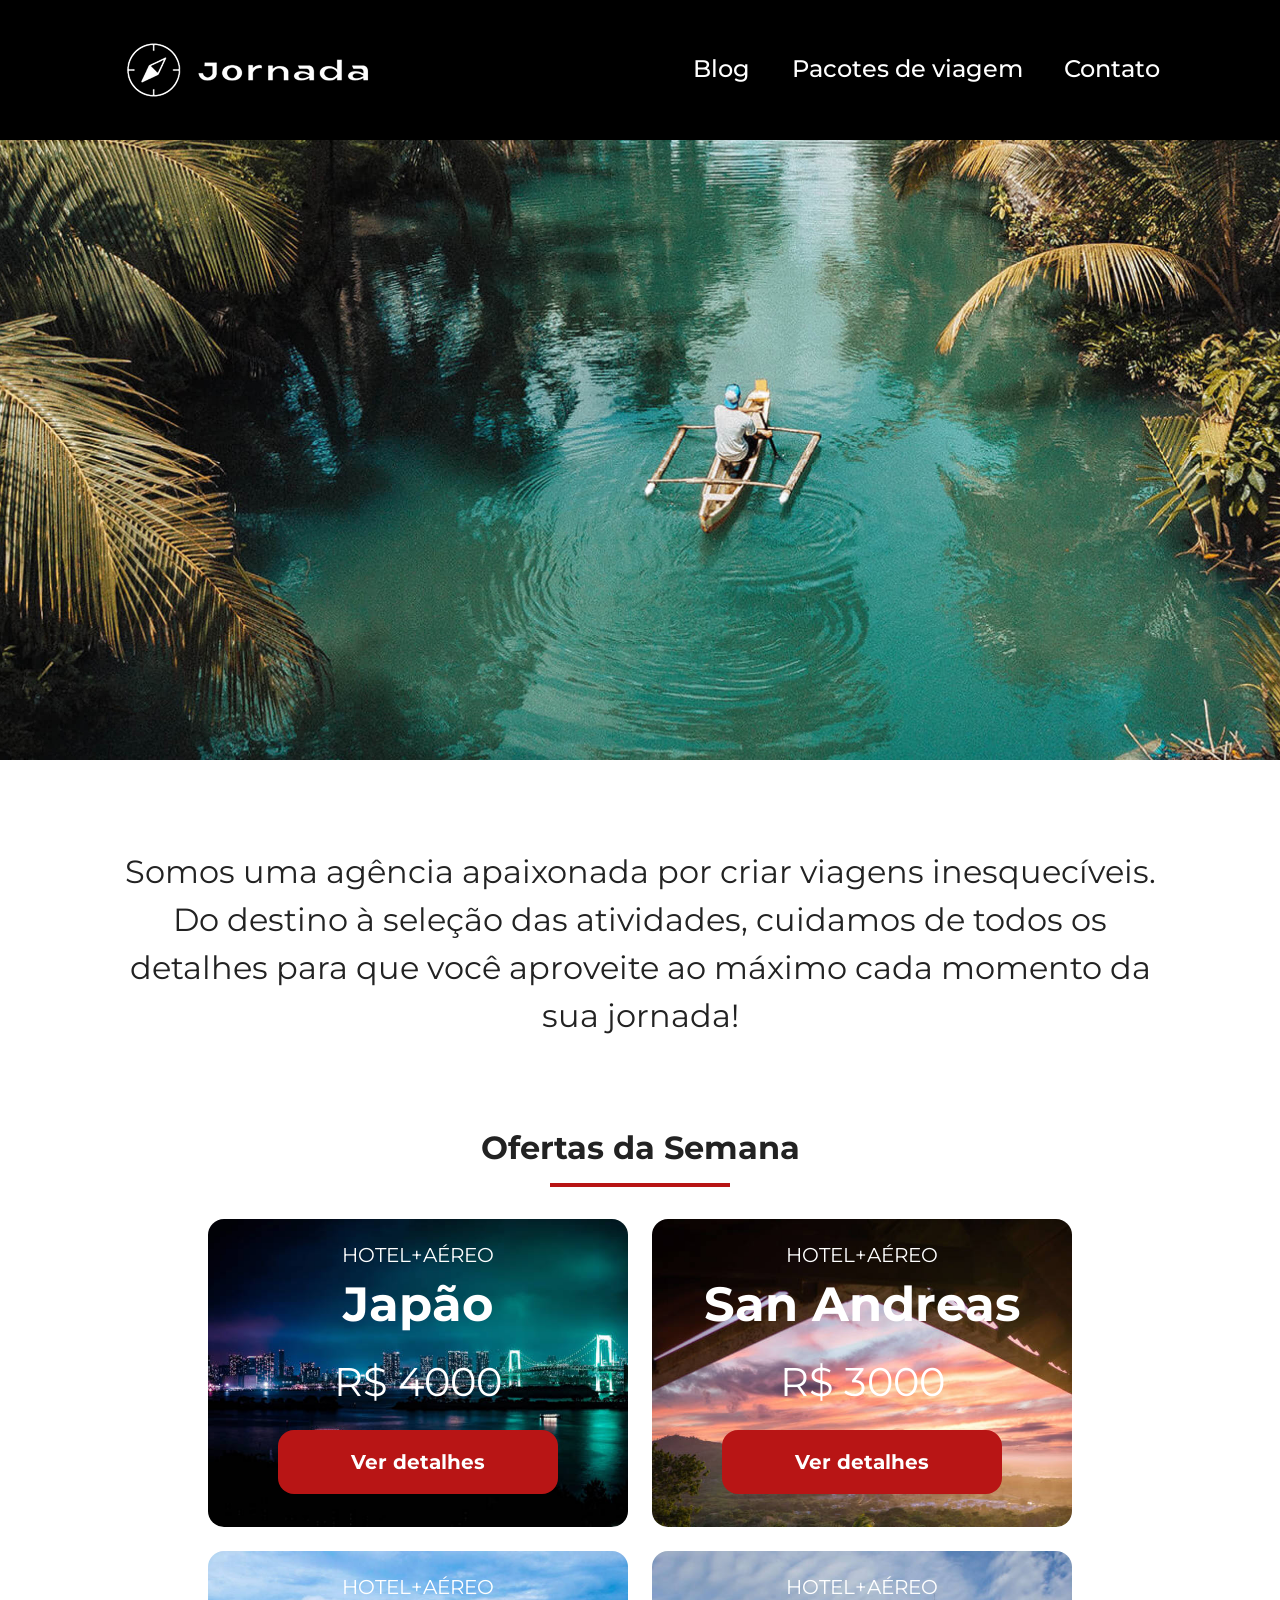
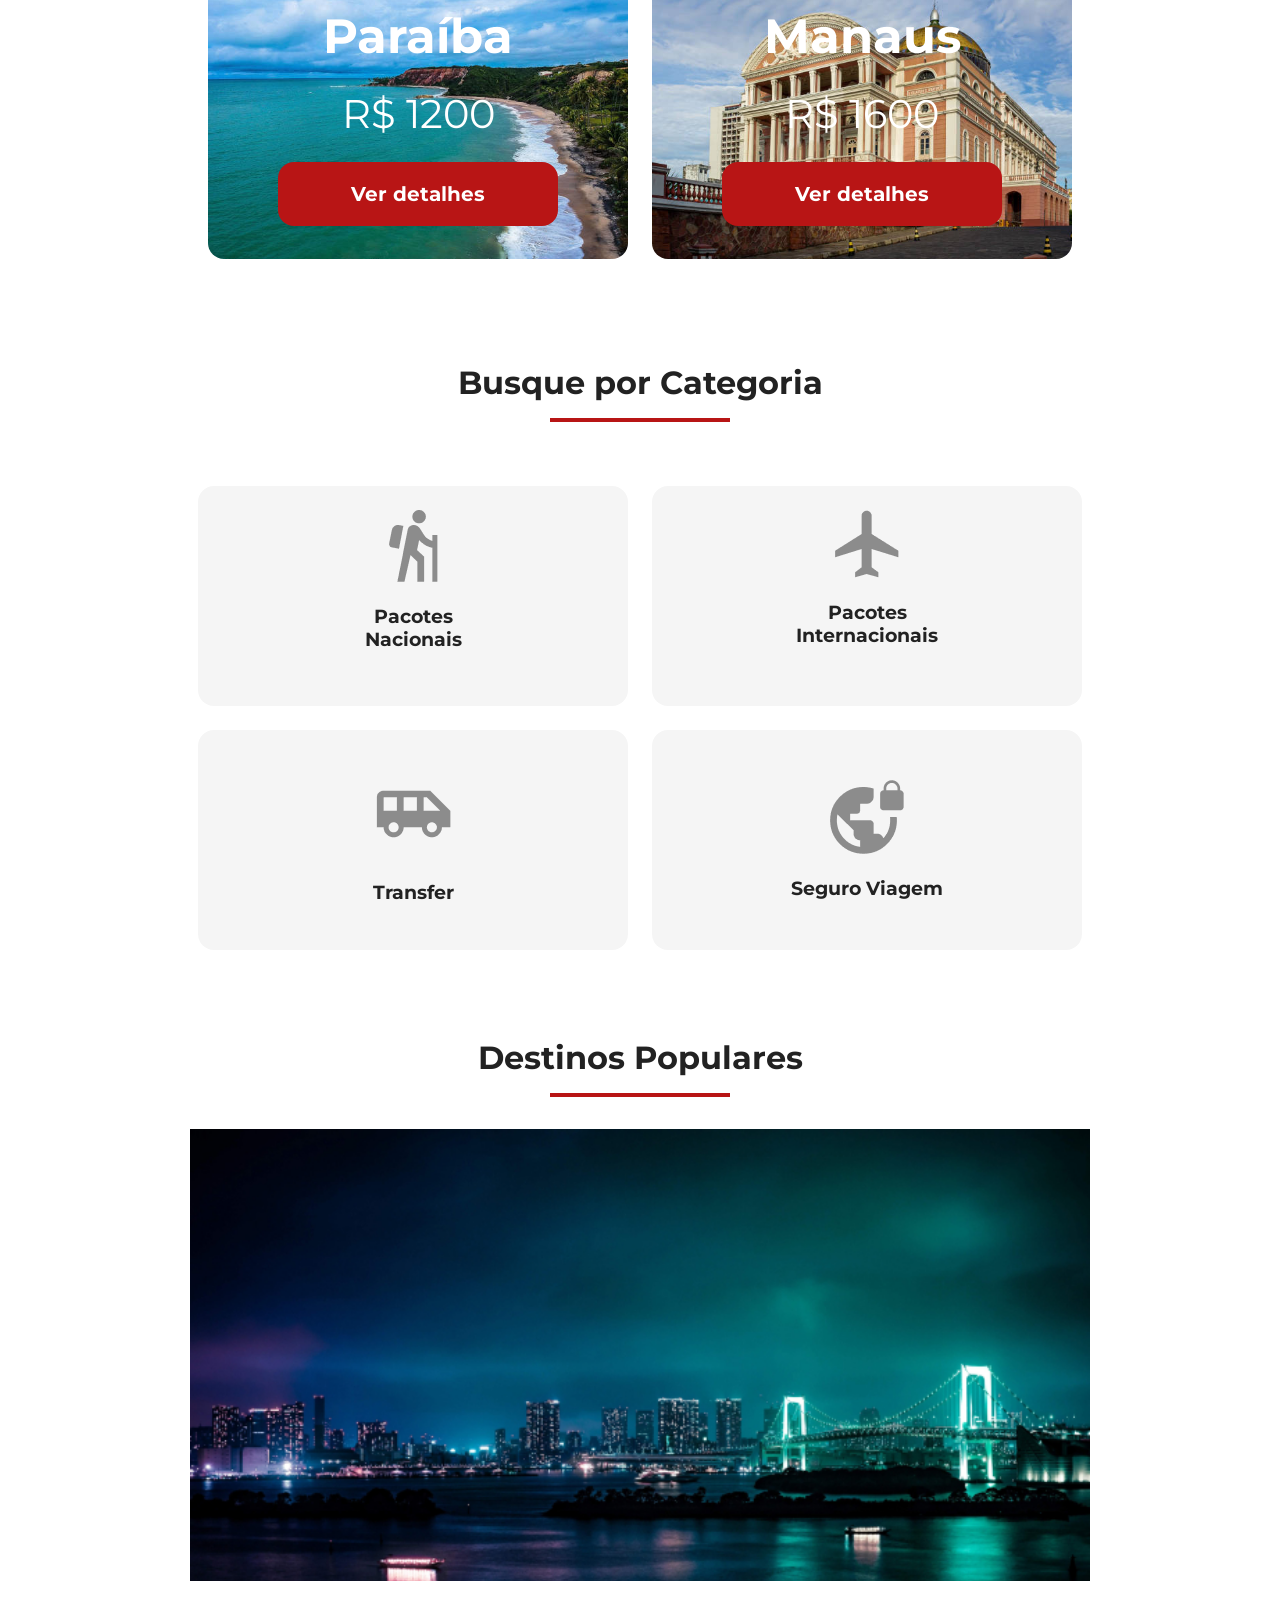
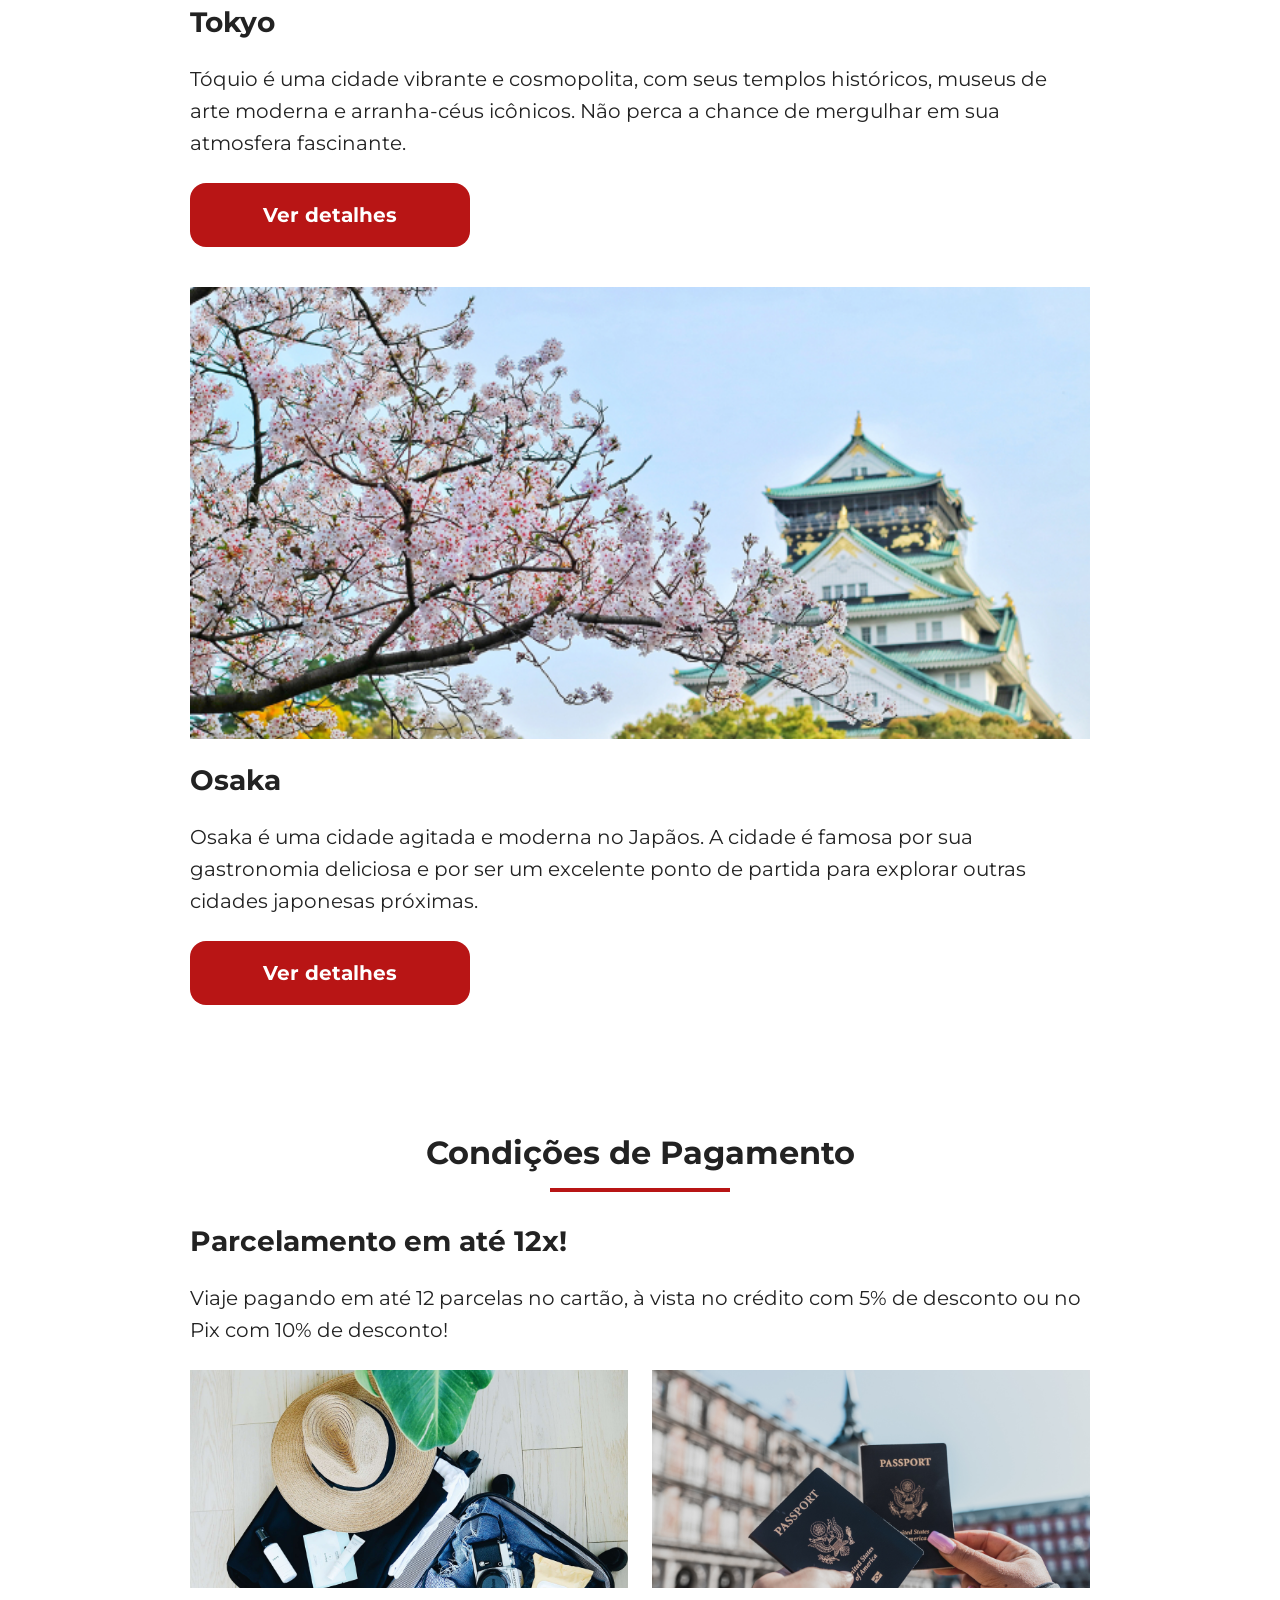
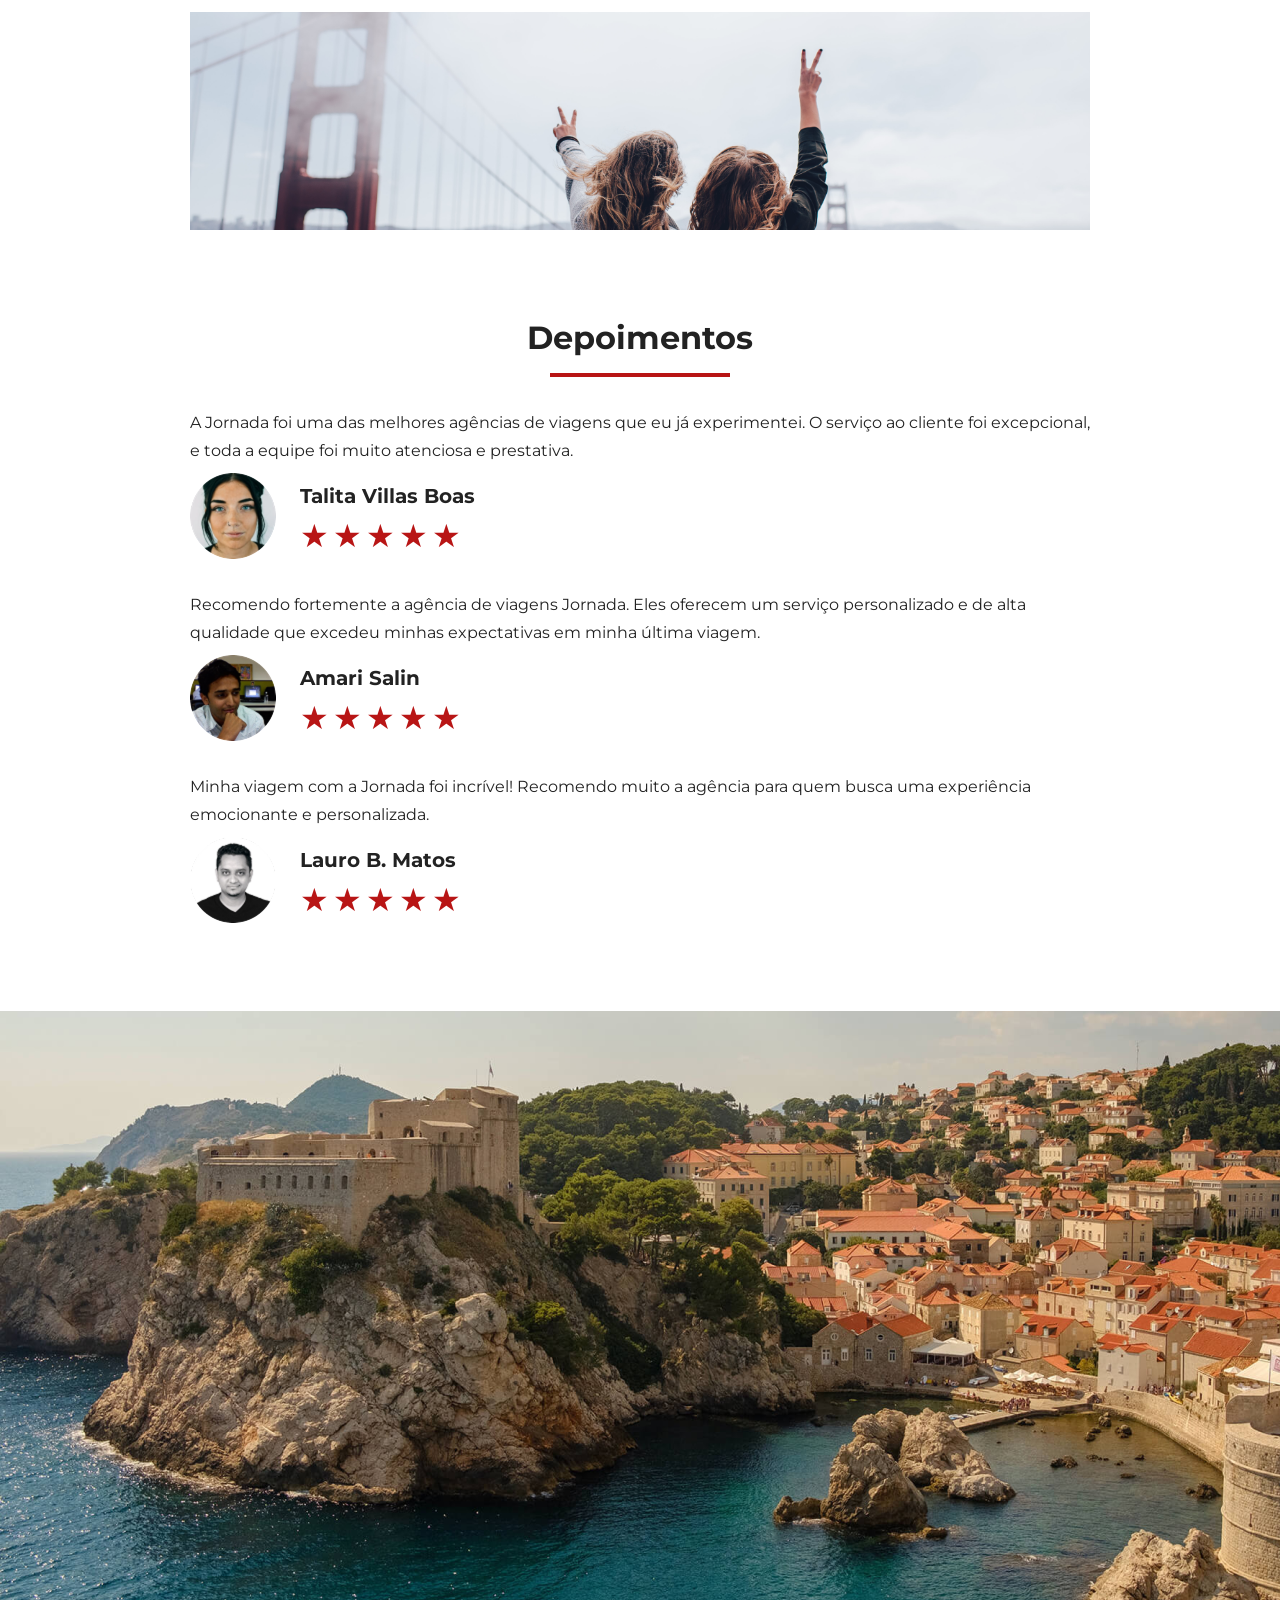
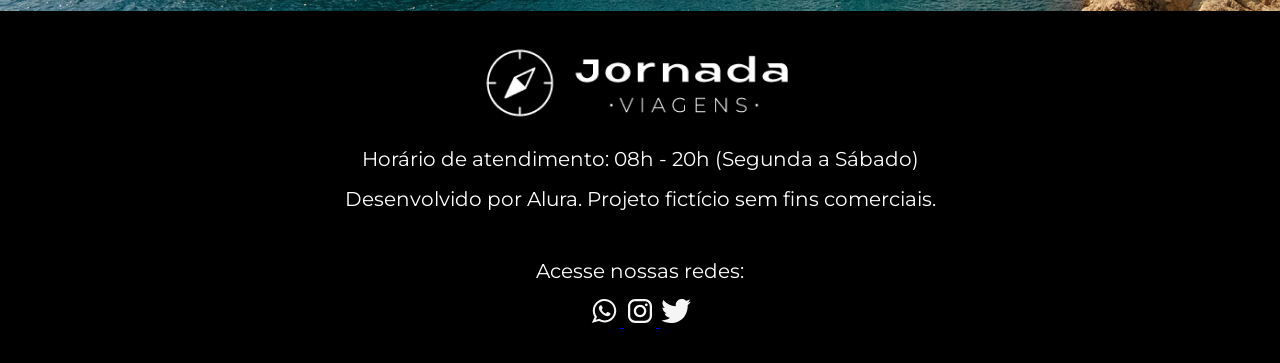
==== commit 72f34e3d: "Adiciona estilo ao hero da pagina pacote de viagens" ====
--- a/index.html
+++ b/index.html
@@ -8,20 +8,12 @@
       content="Jornada Viagens, uma agência apaixonada por criar viagens inesquecíveis"
     />
 
-    <meta name="og:title" content="Jornada Viagens" />
-    <meta
-      name="og:description"
-      content="Jornada Viagens, uma agência apaixonada por criar viagens inesquecíveis"
-    />
-    <meta
-      name="og:image"
-      content="https://leoribeiro61.github.io/jornada-viagens/img/logo-footer.png"
-    />
-    <meta name="og:type" content="website" />
-    <meta
-      name="og:url"
-      content="https://leoribeiro61.github.io/jornada-viagens"
-    />
+    <meta name="og:title" content="Jornada Viagens">
+    <meta name="og:description" content="Jornada Viagens, uma agência apaixonada por criar viagens inesquecíveis">
+    <meta name="og:image" content="https://leoribeiro61.github.io/jornada-viagens/img/logo-footer.png">
+    <meta name="og:type" content="website">
+    <meta name="og:url" content="https://leoribeiro61.github.io/jornada-viagens">
+
 
     <link rel="icon" href="favico.svg" type="xml/svg" />
     <link rel="stylesheet" href="css/style.css" />
@@ -53,7 +45,6 @@
             </li>
             <li>
               <a
-                class="active"
                 href="pacotes-de-viagens.html"
                 target="_blank"
                 title="Acessar Pacotes de viagem"
